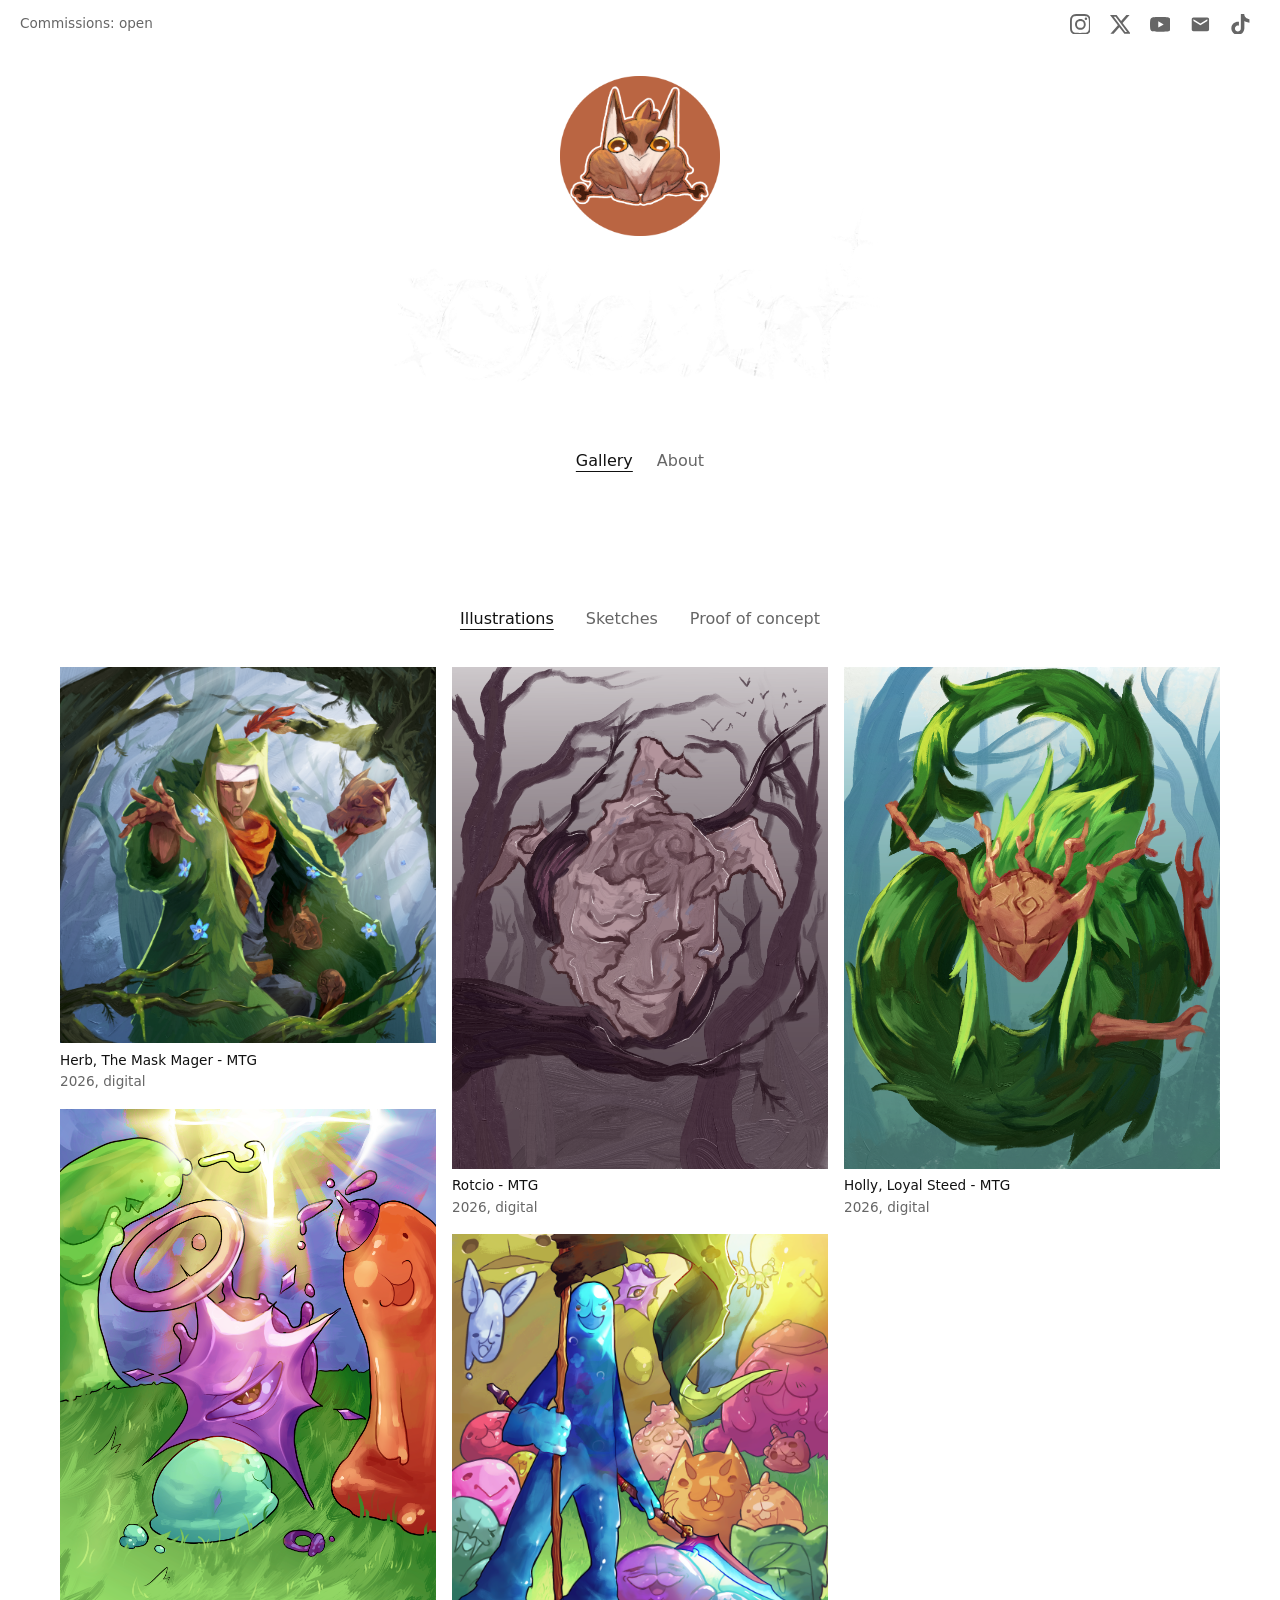
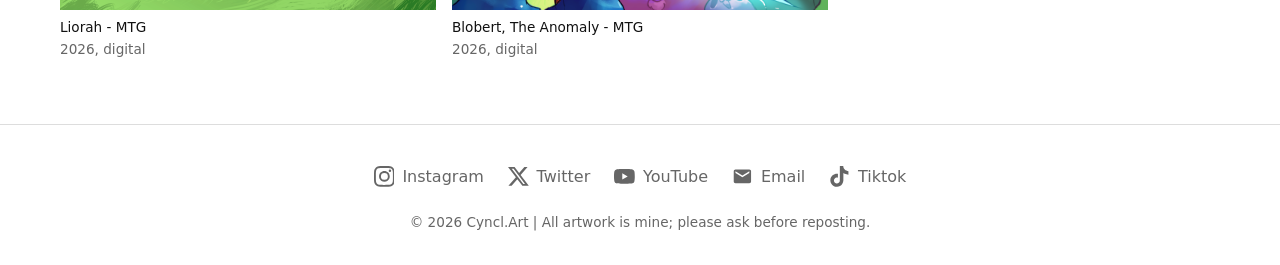
==== index.html @ 77f4b2ea "Actual page" ====
<!DOCTYPE html>
<html lang="en">
<head>
  <meta charset="utf-8">
  <meta name="viewport" content="width=device-width, initial-scale=1">
  <title>C Y N C L . A R T</title>
  <meta name="description" content="Illustrator and Writer.">
  <meta property="og:title" content="C Y N C L . A R T">
  <meta property="og:description" content="Illustrator and Writer.">

  <meta property="og:image" content="https://cyncl.art/images/cover-image.png">
  <link rel="icon" href="birdhouse.ico">
  <link rel="stylesheet" href="style.css">
</head>
<body>


  <div class="top-bar">
    <p class="top-note">Commissions: open</p>
    <ul class="socials icons-only">
      <li><a class="social" data-icon="instagram" href="https://www.instagram.com/cyncl.art" rel="me noopener"><span>Instagram</span></a></li>
      <li><a class="social" data-icon="x" href="https://x.com/Cyncl_art" rel="me noopener"><span>Twitter</span></a></li>
      <li><a class="social" data-icon="youtube" href="https://youtube.com/@cyncl.art" rel="me noopener"><span>YouTube</span></a></li>
      <li><a class="social" data-icon="email" href="cyncl.art@gmail.com"><span>Email</span></a></li>
      <li><a class="social" data-icon="tiktok" href="https://www.tiktok.com/@cyncl.art"><span>Tiktok</span></a></li>
    </ul>
  </div>


  <header class="site-header">

    <a class="brand" href="index.html">
      <img class="logo" src="images/icon.png" alt="" width="400" height="400">
      <img class="banner" src="images/banner.png" alt="Your Name" width="1000" height="500">
    </a>
    <nav>
        <a href="index.html" aria-current="page">Gallery</a>
        <!--<a href="works.html">Works</a> -->
        <!--<a href="commissions.html">Commissions</a> -->
        <a href="about.html">About</a>
        <!--<a href="contact.html">Contact</a> -->
    </nav>
  </header>

  <main>
    <h1 class="visually-hidden">Gallery</h1>

    <div class="switcher">
      <button type="button" data-show="illustrations" aria-pressed="true">Illustrations</button>
      <button type="button" data-show="sketches">Sketches</button>
      <button type="button" data-show="proof-of-concept">Proof of concept</button>
    </div>

    <section class="gallery" data-group="illustrations">
      <figure>
        <img class="art" src="images/illustrations/herb-magic.png" alt="Herb Magic the Gathering illustration" width="2000" height="2000" loading="lazy">
        <figcaption>Herb, The Mask Mager - MTG <span>2026, digital</span></figcaption>
      </figure>
      <figure>
        <img class="art" src="images/illustrations/liorah-magic.png" alt="Liorah Magic the Gathering illustration" width="1500" height="2000" loading="lazy">
        <figcaption>Liorah - MTG<span>2026, digital</span></figcaption>
      </figure>
      <figure>
        <img class="art" src="images/illustrations/rotcio-magic.png" alt="Rotcio Magic the Gathering illustration" width="1500" height="2000" loading="lazy">
        <figcaption>Rotcio - MTG <span>2026, digital</span></figcaption>
      </figure>
      <figure>
        <img class="art" src="images/illustrations/blobert-magic.png" alt="Blobert Magic the Gathering illustration" width="2000" height="2000" loading="lazy">
        <figcaption>Blobert, The Anomaly - MTG <span>2026, digital</span></figcaption>
      </figure>
      <figure>
        <img class="art" src="images/illustrations/holly-magic.png" alt="Holly Magic the Gathering illustration" width="1500" height="2000" loading="lazy">
        <figcaption>Holly, Loyal Steed - MTG <span>2026, digital</span></figcaption>
      </figure>
    </section>

<!-- ==================== Sketches ================================ -->

    <section class="gallery" data-group="sketches">
      <figure>
        <img class="art" src="images/sketches/herb-concept.png" alt="Herb concept art" width="3000" height="3000" loading="lazy">
        <figcaption>Sketch title <span>2026, pencil</span></figcaption>
      </figure>
    </section>

<!-- ==================== Proof of concepts ================================ -->

    <section class="gallery" data-group="proof-of-concept">
      <figure>
        <img class="art" src="images/proof-of-concept/alice.png" alt="Alice O'hare" width="3200" height="3200" loading="lazy">
        <figcaption>Alice O'hare<span>2026, Characters for a one shot story</span></figcaption>
      </figure>
      <figure>
        <img class="art" src="images/proof-of-concept/cinis-helm.png" alt="Cinnis with Helmet" width="3200" height="3200" loading="lazy">
        <figcaption>Cinnis Full Armor<span>2026, Characters for a one shot story</span></figcaption>
      </figure>
      <figure>
        <img class="art" src="images/proof-of-concept/cinis-no-helm.png" alt="Cinnis no helmet" width="3200" height="3200" loading="lazy">
        <figcaption>Cinnis No Helmet<span>2026, Characters for a one shot story</span></figcaption>
      </figure>
      <figure>
        <img class="art" src="images/proof-of-concept/peanut.png" alt="Peanut" width="3200" height="3200" loading="lazy">
        <figcaption>Peanut Odunne<span>2026, Characters for a one shot story</span></figcaption>
      </figure>
      <figure>
        <img class="art" src="images/proof-of-concept/ira.png" alt="ira the Strega" width="3200" height="3200" loading="lazy">
        <figcaption>Ira, The Witness<span>2026, Characters "A land of leaves and flowers" Short story</span></figcaption>
      </figure>
    </section>
  </main>


  <footer class="site-footer">
    <ul class="socials with-labels">
      <li><a class="social" data-icon="instagram" href="https://www.instagram.com/cyncl.art" rel="me noopener"><span>Instagram</span></a></li>
      <li><a class="social" data-icon="x" href="https://x.com/Cyncl_art" rel="me noopener"><span>Twitter</span></a></li>
      <li><a class="social" data-icon="youtube" href="https://youtube.com/@cyncl.art" rel="me noopener"><span>YouTube</span></a></li>
      <li><a class="social" data-icon="email" href="cyncl.art@gmail.com"><span>Email</span></a></li>
      <li><a class="social" data-icon="tiktok" href="https://www.tiktok.com/@cyncl.art"><span>Tiktok</span></a></li>
    </ul>
    <p>&copy; 2026 Cyncl.Art | All artwork is mine; please ask before reposting.</p>
  </footer>

 
  <button class="to-top" type="button" aria-label="Back to top">
    <img class="normal" src="images/to-top.png" alt="" width="600" height="600">
    <img class="hover" src="images/to-top-hover.png" alt="" width="600" height="600">
  </button>

  <script src="scripts/switcher.js"></script>
  <script src="scripts/lightbox.js"></script>
  <script src="scripts/icons.js"></script>
  <script src="scripts/to-top.js"></script>
</body>
</html>
---- style.css ----
:root {
  --bg: #fff; --ink: #111; --muted: #666; --line: #ddd; color-scheme: light dark;
  /* Space between the banner and the gallery. Make it bigger or smaller here. */
  --header-gap: 5rem;
  /* Header picture. Leave --header-image as none for a plain header. To use one, change it to
     url("images/header.jpg") (path is relative to this style.css, use your own file name).
     It sits behind the icon and banner, faint, and fades out toward the bottom of the header. */
  --header-image: url("images/banner-header.png")
  --header-image-opacity: 1;   /* 0 = invisible, 1 = full strength. Try 0.1 to 0.35. */
  --header-fade: 10rem;          /* how tall the fade-out at the bottom is. Bigger = softer. */
  --header-image-position: center;
  /* Header icon. It floats on top of the banner, so changing its size never changes the header's height.
     The banner starts --icon-space below the top; any part of the icon taller than that overlaps the banner.
     Bigger --icon-size = more overlap. Bigger --icon-space = more room above the banner (taller header). */
  --icon-size: 160px;
  --icon-space: 110px;
  --banner-width: 500px;
}
@media (prefers-color-scheme: dark) {
  :root { --bg: #111; --ink: #eee; --muted: #999; --line: #333; }
}
* { box-sizing: border-box; }
[hidden] { display: none !important; }
body { margin: 0; min-height: 100vh; display: flex; flex-direction: column; background: var(--bg); color: var(--ink); font: 1rem/1.6 system-ui, sans-serif; }
img { display: block; max-width: 100%; height: auto; }
a { color: inherit; }
:focus-visible { outline: 2px solid var(--ink); outline-offset: 3px; }
h1, h2 { font-weight: 600; line-height: 1.2; margin: 0 0 1rem; }
h1 { font-size: 1.75rem; }
h2 { font-size: 1.2rem; margin-top: 2.5rem; }
.visually-hidden { position: absolute; width: 1px; height: 1px; overflow: hidden; clip: rect(0 0 0 0); }

/* top bar and social links (icon rows) */
.top-bar { display: flex; justify-content: space-between; align-items: center; flex-wrap: wrap; gap: 0 1.5rem; padding: .25rem 1.25rem; font-size: .85rem; }
.top-note { margin: 0; color: var(--muted); }
.socials { display: flex; flex-wrap: wrap; list-style: none; margin: 0; padding: 0; }
.social { display: inline-flex; align-items: center; gap: .5rem; padding: .6rem; color: var(--muted); text-decoration: none; }
.social:hover { color: var(--ink); }
.social svg { width: 1.3rem; height: 1.3rem; flex: none; fill: currentColor; }
.icons-only .has-icon span { position: absolute; width: 1px; height: 1px; overflow: hidden; clip: rect(0 0 0 0); }

/* header: icon, then banner image, centered */
.site-header { position: relative; isolation: isolate; display: flex; flex-direction: column; align-items: center; gap: .75rem; padding: 1.75rem 1.25rem 1rem; margin-bottom: var(--header-gap); text-align: center; }
.site-header::before { content: ""; position: absolute; inset: 0; z-index: -1; background-image: var(--header-image); background-size: cover; background-position: var(--header-image-position); opacity: var(--header-image-opacity); -webkit-mask-image: linear-gradient(to bottom, #000 calc(100% - var(--header-fade)), transparent); mask-image: linear-gradient(to bottom, #000 calc(100% - var(--header-fade)), transparent); }
.brand { position: relative; display: block; width: min(var(--banner-width), 100%); padding-top: var(--icon-space); text-decoration: none; }
.logo { position: absolute; top: 0; left: 50%; transform: translateX(-50%); z-index: 1; width: var(--icon-size); height: var(--icon-size); object-fit: cover; }
.banner { display: block; width: 100%; height: auto; }
.site-header nav { display: flex; justify-content: center; flex-wrap: wrap; gap: .25rem 1.5rem; }
.site-header nav a { color: var(--muted); text-decoration: none; }
.site-header nav a:hover { color: var(--ink); }
.site-header nav a[aria-current="page"] { color: var(--ink); text-decoration: underline; text-underline-offset: .3em; }

main { flex: 1; width: 100%; max-width: 1200px; margin: 0 auto; padding: 2rem 1.25rem 4rem; }
main.narrow { max-width: 680px; }
.lead { color: var(--muted); }

/* tabs and filters (centered, plain text) */
.switcher { display: flex; justify-content: center; flex-wrap: wrap; gap: .25rem 2rem; margin: 0 0 2rem; }
.switcher button { background: none; border: 0; padding: .25rem 0; font: inherit; color: var(--muted); cursor: pointer; }
.switcher button:hover { color: var(--ink); }
.switcher button[aria-pressed="true"] { color: var(--ink); text-decoration: underline; text-underline-offset: .3em; }

/* galleries */
.gallery { columns: 3 260px; column-gap: 1rem; }
.gallery figure { break-inside: avoid; margin: 0 0 1rem; }
.art { cursor: zoom-in; }
figcaption { padding-top: .4rem; font-size: .85rem; }
figcaption span { display: block; color: var(--muted); }

/* works */
.work { display: grid; grid-template-columns: minmax(0, 260px) 1fr; gap: 1.5rem; align-items: start; padding: 2rem 0; border-top: 1px solid var(--line); }
.work:not(:has(> img)) { grid-template-columns: 1fr; }
.work h2 { margin: 0 0 .75rem; }
.facts { display: grid; grid-template-columns: max-content 1fr; gap: .15rem 1rem; margin: 0 0 1rem; }
.facts dt { color: var(--muted); }
.facts dd { margin: 0; }
.links { display: flex; flex-wrap: wrap; gap: .25rem 1.5rem; }
.work-images { display: flex; flex-wrap: wrap; gap: .75rem; margin-top: 1rem; }
.work-images img { width: 140px; }

/* about */
.about-top { display: grid; grid-template-columns: minmax(0, 300px) 1fr; gap: 2rem; align-items: start; }
.about-top:not(:has(> img)) { grid-template-columns: 1fr; }
.intro { font-size: 1.2rem; margin-top: 0; }
.timeline { display: grid; grid-template-columns: 5rem 1fr; gap: .4rem 1rem; margin: 0; }
.timeline dt { color: var(--muted); }
.timeline dd { margin: 0; }

/* commissions and contact */
.examples { display: flex; flex-wrap: wrap; gap: .75rem; }
.examples img { width: 180px; }
form { display: grid; gap: 1rem; margin-top: 1.25rem; }
label { display: grid; gap: .3rem; font-size: .9rem; color: var(--muted); }
input, textarea, select { font: inherit; color: var(--ink); background: transparent; border: 1px solid var(--line); padding: .55rem .7rem; }
select option { color: #111; }
form button { justify-self: start; font: inherit; color: var(--ink); background: none; border: 1px solid var(--ink); padding: .5rem 1.25rem; cursor: pointer; }
form button:hover { background: var(--ink); color: var(--bg); }

/* footer */
.site-footer { padding: 2rem 1.25rem; border-top: 1px solid var(--line); text-align: center; }
.site-footer .socials { justify-content: center; margin-bottom: 1rem; }
.with-labels .social { padding: .4rem .75rem; }
.site-footer p { margin: 0; color: var(--muted); font-size: .85rem; }

/* back to top (bottom right, appears after the banner scrolls away) */
.to-top { position: fixed; right: max(1rem, env(safe-area-inset-right)); bottom: max(1rem, env(safe-area-inset-bottom)); z-index: 10; width: clamp(48px, 12vw, 72px); aspect-ratio: 1; padding: 0; border: 0; background: none; cursor: pointer; opacity: 0; visibility: hidden; transition: opacity .2s, visibility .2s; }
.to-top.visible { opacity: 1; visibility: visible; }
.to-top img { position: absolute; inset: 0; width: 100%; height: 100%; transition: opacity .15s; }
.to-top .hover { opacity: 0; }
.to-top:active .hover, .to-top:focus-visible .hover { opacity: 1; }
.to-top:active .normal, .to-top:focus-visible .normal { opacity: 0; }
@media (hover: hover) {
  .to-top:hover .hover { opacity: 1; }
  .to-top:hover .normal { opacity: 0; }
}
@media (prefers-reduced-motion: reduce) { .to-top, .to-top img { transition: none; } }

/* viewer */
.lightbox { border: 0; padding: 0; width: 100vw; height: 100vh; max-width: none; max-height: none; background: rgba(0, 0, 0, .93); color: #fff; }
.lightbox::backdrop { background: none; }
.lightbox figure { margin: 0; height: 100%; display: flex; flex-direction: column; align-items: center; justify-content: center; padding: 3.5rem 4rem 1.5rem; }
.lightbox img { max-width: 100%; max-height: calc(100vh - 9rem); object-fit: contain; }
.lightbox figcaption { margin-top: 1rem; max-width: 60ch; text-align: center; color: #ddd; }
.lightbox figcaption span { color: #999; }
.lightbox button { position: absolute; background: none; border: 0; color: #fff; font-size: 2.5rem; line-height: 1; padding: .5rem 1rem; cursor: pointer; }
.lb-close { top: .5rem; right: .75rem; }
.lb-prev { left: .5rem; top: 50%; transform: translateY(-50%); }
.lb-next { right: .5rem; top: 50%; transform: translateY(-50%); }
.lightbox.single .lb-prev, .lightbox.single .lb-next { display: none; }

@media (max-width: 640px) {
  :root { --icon-size: 110px; --icon-space: 75px; }
  .top-bar { justify-content: center; text-align: center; }
  .top-bar .socials { justify-content: center; }
  .work, .about-top { grid-template-columns: 1fr; }
  .lightbox figure { padding: 3.5rem 1rem 1rem; }
}
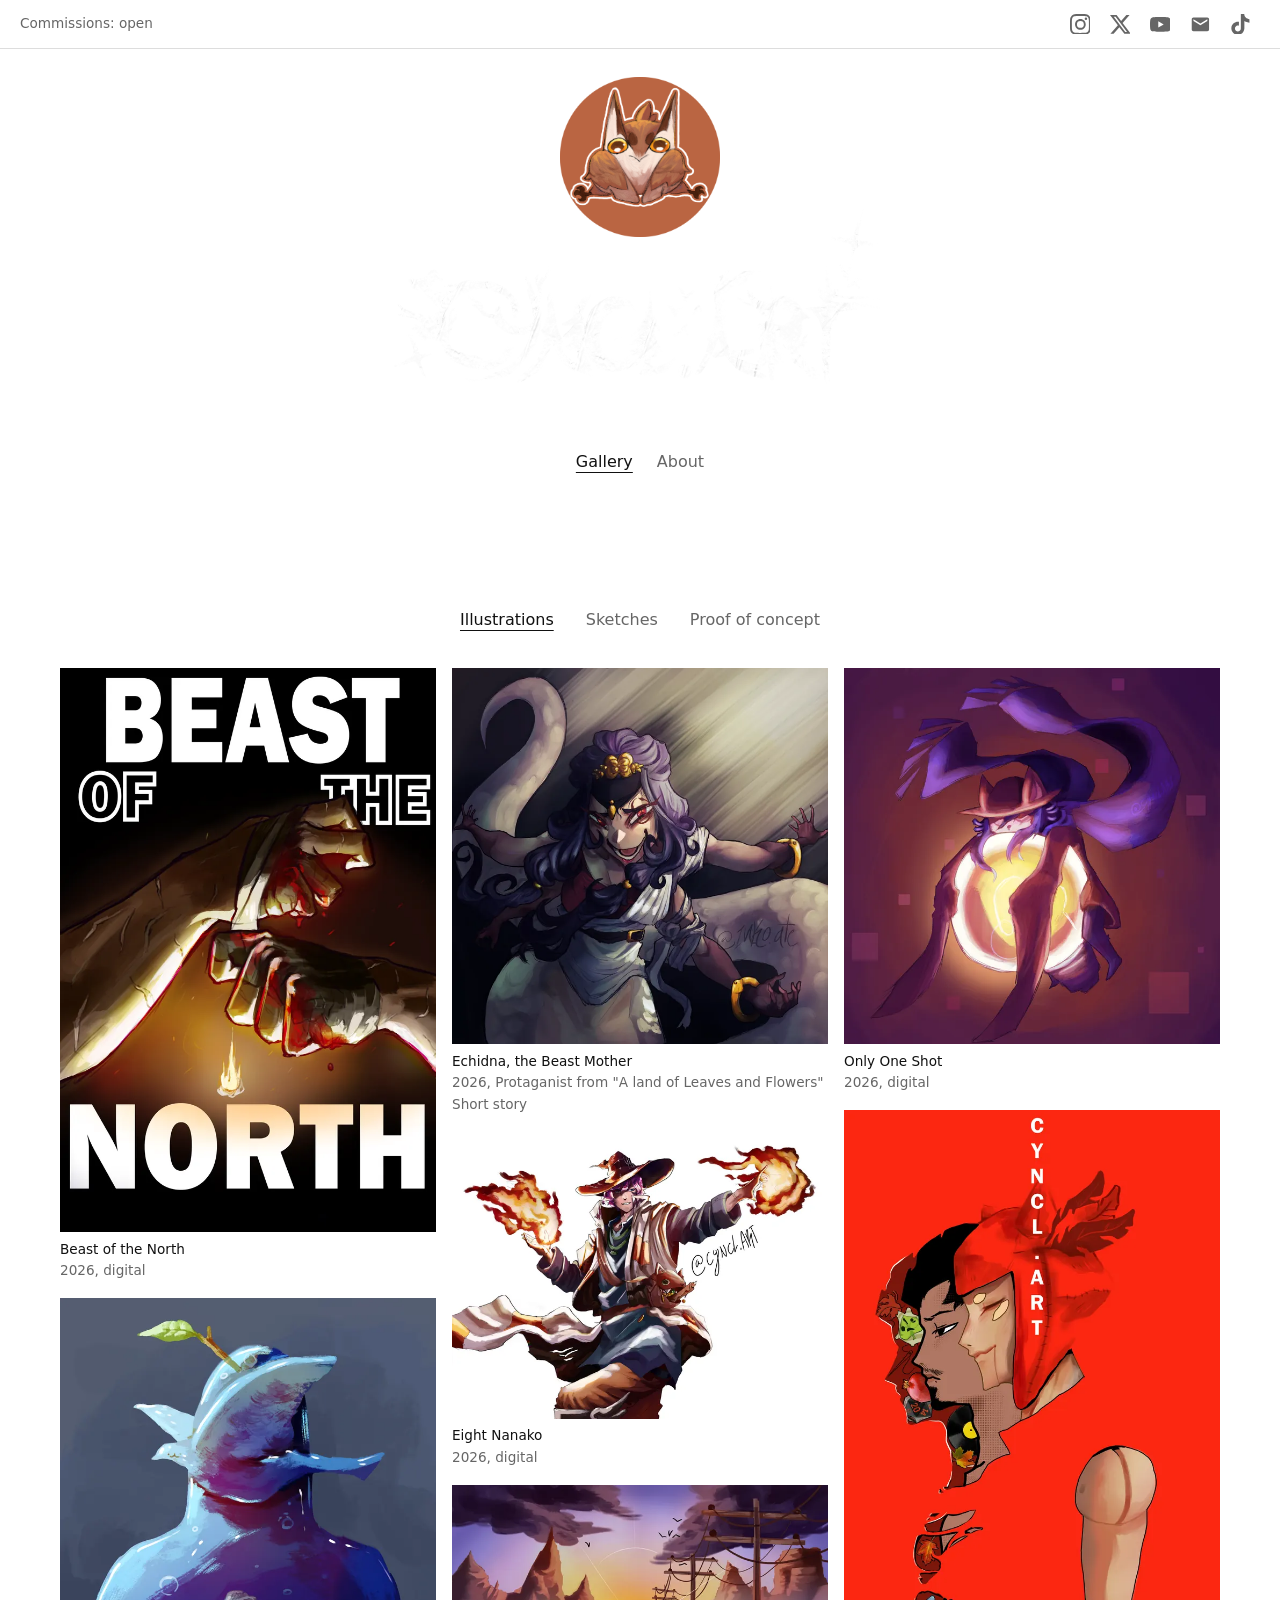
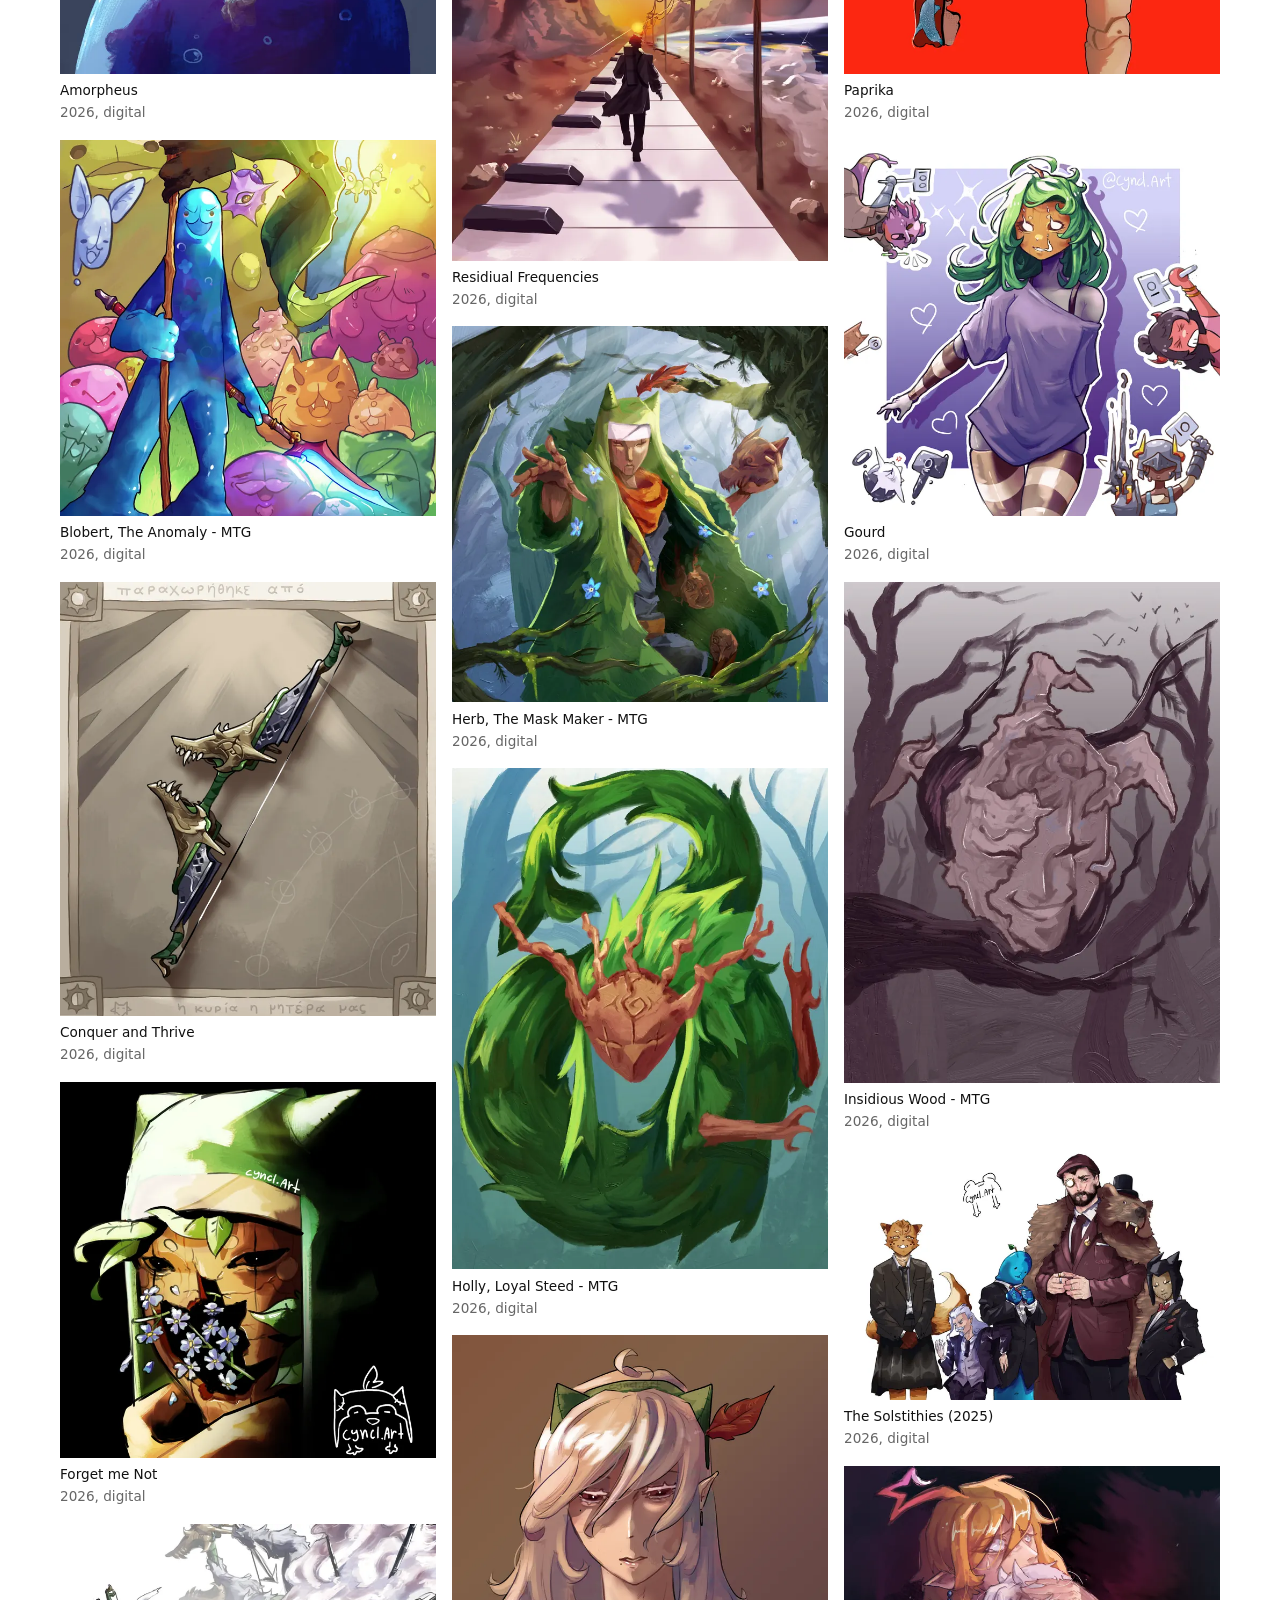
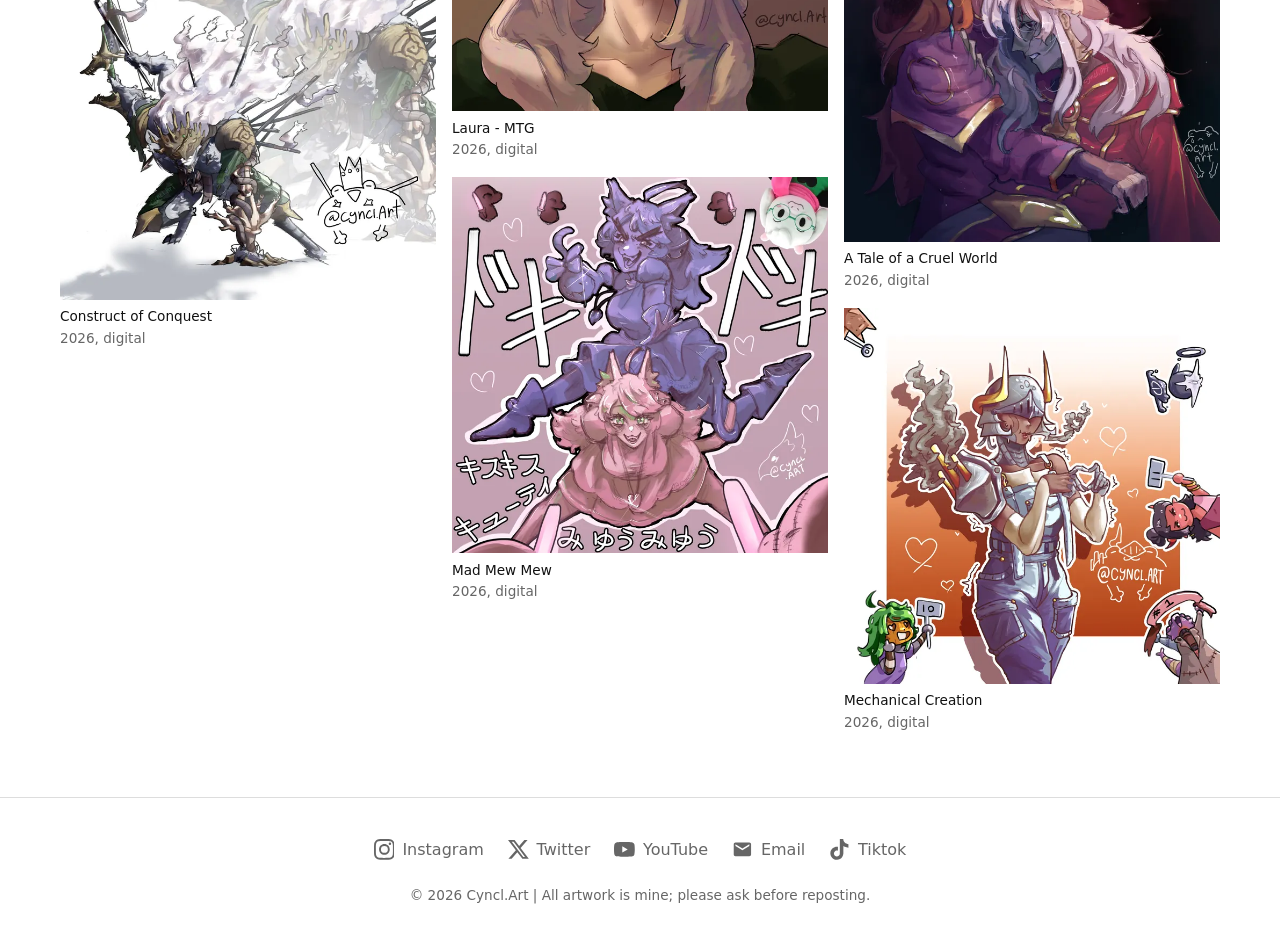
==== commit bc5dbcbf: "Replace images and captions in gallery sections Updated image references and captions in the gallery" ====
--- a/index.html
+++ b/index.html
@@ -26,7 +26,6 @@
     </ul>
   </div>
 
-
   <header class="site-header">
 
     <a class="brand" href="index.html">
@@ -35,16 +34,18 @@
     </a>
     <nav>
         <a href="index.html" aria-current="page">Gallery</a>
-        <!--<a href="works.html">Works</a> -->
-        <!--<a href="commissions.html">Commissions</a> -->
+        <!-- <a href="works.html">Works</a>-->
+        <!-- <a href="commissions.html">Commissions</a>-->
         <a href="about.html">About</a>
-        <!--<a href="contact.html">Contact</a> -->
+        <!--<a href="contact.html">Contact</a>-->
     </nav>
   </header>
 
   <main>
     <h1 class="visually-hidden">Gallery</h1>
 
+    <!-- TABS. Each data-show must match the data-group of a section below.
+         To add a new gallery: add a button here and a new section with the same name. -->
     <div class="switcher">
       <button type="button" data-show="illustrations" aria-pressed="true">Illustrations</button>
       <button type="button" data-show="sketches">Sketches</button>
@@ -53,63 +54,377 @@
 
     <section class="gallery" data-group="illustrations">
       <figure>
-        <img class="art" src="images/illustrations/herb-magic.png" alt="Herb Magic the Gathering illustration" width="2000" height="2000" loading="lazy">
-        <figcaption>Herb, The Mask Mager - MTG <span>2026, digital</span></figcaption>
-      </figure>
-      <figure>
-        <img class="art" src="images/illustrations/liorah-magic.png" alt="Liorah Magic the Gathering illustration" width="1500" height="2000" loading="lazy">
-        <figcaption>Liorah - MTG<span>2026, digital</span></figcaption>
-      </figure>
-      <figure>
-        <img class="art" src="images/illustrations/rotcio-magic.png" alt="Rotcio Magic the Gathering illustration" width="1500" height="2000" loading="lazy">
-        <figcaption>Rotcio - MTG <span>2026, digital</span></figcaption>
-      </figure>
-      <figure>
-        <img class="art" src="images/illustrations/blobert-magic.png" alt="Blobert Magic the Gathering illustration" width="2000" height="2000" loading="lazy">
-        <figcaption>Blobert, The Anomaly - MTG <span>2026, digital</span></figcaption>
-      </figure>
-      <figure>
-        <img class="art" src="images/illustrations/holly-magic.png" alt="Holly Magic the Gathering illustration" width="1500" height="2000" loading="lazy">
+        <img class="art" src="images/illustrations/thumbs/beast.webp" data-full="images/illustrations/beast.webp" alt="Krastov poster" width="700" height="1050" loading="lazy" decoding="async">
+        <figcaption>Beast of the North <span>2026, digital</span></figcaption>
+      </figure>
+      
+      <figure>
+        <img class="art" src="images/illustrations/thumbs/blobert-and-bird.webp" data-full="images/illustrations/blobert-and-bird.webp" alt="Blobert, and a bird" width="700" height="700" loading="lazy" decoding="async">
+        <figcaption>Amorpheus<span>2026, digital</span></figcaption>
+      </figure>
+      
+      <figure>
+        <img class="art" src="images/illustrations/thumbs/blobert-mtg.webp" data-full="images/illustrations/blobert-mtg.webp" alt="Magic the Gathering Blobert" width="700" height="700" loading="lazy" decoding="async">
+        <figcaption>Blobert, The Anomaly - MTG<span>2026, digital</span></figcaption>
+      </figure>
+      
+      <figure>
+        <img class="art" src="images/illustrations/thumbs/bowquest.webp" data-full="images/illustrations/bowquest.webp" alt="Bow of the Construct of Conquest" width="700" height="808" loading="lazy" decoding="async">
+        <figcaption>Conquer and Thrive <span>2026, digital</span></figcaption>
+      </figure>
+      
+      <figure>
+        <img class="art" src="images/illustrations/thumbs/broken-herb.webp" data-full="images/illustrations/broken-herb.webp" alt="Herb Forget me not" width="700" height="700" loading="lazy" decoding="async">
+        <figcaption>Forget me Not<span>2026, digital</span></figcaption>
+      </figure>
+      
+      <figure>
+        <img class="art" src="images/illustrations/thumbs/construct.webp" data-full="images/illustrations/construct.webp" alt="The construct of conquest" width="700" height="700" loading="lazy" decoding="async">
+        <figcaption>Construct of Conquest<span>2026, digital</span></figcaption>
+      </figure>
+      
+      <figure>
+        <img class="art" src="images/illustrations/thumbs/echidna.webp" data-full="images/illustrations/echidna.webp" alt="Echidna from Land of Leaves and flowers" width="700" height="700" loading="lazy" decoding="async">
+        <figcaption>Echidna, the Beast Mother<span>2026, Protaganist from "A land of Leaves and Flowers" Short story</span></figcaption>
+      </figure>
+      
+      <figure>
+        <img class="art" src="images/illustrations/thumbs/eight-nanako.webp" data-full="images/illustrations/eight-nanako.webp" alt="TODO describe this picture" width="700" height="534" loading="lazy" decoding="async">
+        <figcaption>Eight Nanako <span>2026, digital</span></figcaption>
+      </figure>
+      
+      <figure>
+        <img class="art" src="images/illustrations/thumbs/frequencies.webp" data-full="images/illustrations/frequencies.webp" alt="TODO describe this picture" width="700" height="700" loading="lazy" decoding="async">
+        <figcaption>Residiual Frequencies <span>2026, digital</span></figcaption>
+      </figure>
+      
+      <figure>
+        <img class="art" src="images/illustrations/thumbs/herb-mtg.webp" data-full="images/illustrations/herb-mtg.webp" alt="TODO describe this picture" width="700" height="700" loading="lazy" decoding="async">
+        <figcaption>Herb, The Mask Maker - MTG <span>2026, digital</span></figcaption>
+      </figure>
+      
+      <figure>
+        <img class="art" src="images/illustrations/thumbs/holly-mtg.webp" data-full="images/illustrations/holly-mtg.webp" alt="TODO describe this picture" width="700" height="933" loading="lazy" decoding="async">
         <figcaption>Holly, Loyal Steed - MTG <span>2026, digital</span></figcaption>
       </figure>
+      
+      <figure>
+        <img class="art" src="images/illustrations/thumbs/laura.webp" data-full="images/illustrations/laura.webp" alt="TODO describe this picture" width="700" height="700" loading="lazy" decoding="async">
+        <figcaption>Laura - MTG<span>2026, digital</span></figcaption>
+      </figure>
+      
+      <figure>
+        <img class="art" src="images/illustrations/thumbs/madmewmew.webp" data-full="images/illustrations/madmewmew.webp" alt="TODO describe this picture" width="700" height="700" loading="lazy" decoding="async">
+        <figcaption>Mad Mew Mew <span>2026, digital</span></figcaption>
+      </figure>
+      
+      <figure>
+        <img class="art" src="images/illustrations/thumbs/niko.webp" data-full="images/illustrations/niko.webp" alt="TODO describe this picture" width="700" height="700" loading="lazy" decoding="async">
+        <figcaption>Only One Shot<span>2026, digital</span></figcaption>
+      </figure>
+      
+      <figure>
+        <img class="art" src="images/illustrations/thumbs/paprika.webp" data-full="images/illustrations/paprika.webp" alt="TODO describe this picture" width="700" height="1050" loading="lazy" decoding="async">
+        <figcaption>Paprika<span>2026, digital</span></figcaption>
+      </figure>
+      
+      <figure>
+        <img class="art" src="images/illustrations/thumbs/poubina.webp" data-full="images/illustrations/poubina.webp" alt="TODO describe this picture" width="700" height="700" loading="lazy" decoding="async">
+        <figcaption>Gourd<span>2026, digital</span></figcaption>
+      </figure>
+      
+      <figure>
+        <img class="art" src="images/illustrations/thumbs/rotcio-mtg.webp" data-full="images/illustrations/rotcio-mtg.webp" alt="TODO describe this picture" width="700" height="933" loading="lazy" decoding="async">
+        <figcaption>Insidious Wood - MTG <span>2026, digital</span></figcaption>
+      </figure>
+      
+      <figure>
+        <img class="art" src="images/illustrations/thumbs/solstithies.webp" data-full="images/illustrations/solstithies.webp" alt="TODO describe this picture" width="700" height="467" loading="lazy" decoding="async">
+        <figcaption>The Solstithies (2025) <span>2026, digital</span></figcaption>
+      </figure>
+      
+      <figure>
+        <img class="art" src="images/illustrations/thumbs/solyn1.webp" data-full="images/illustrations/solyn1.webp" alt="TODO describe this picture" width="700" height="700" loading="lazy" decoding="async">
+        <figcaption>A Tale of a Cruel World <span>2026, digital</span></figcaption>
+      </figure>
+      
+      <figure>
+        <img class="art" src="images/illustrations/thumbs/tinka.webp" data-full="images/illustrations/tinka.webp" alt="TODO describe this picture" width="700" height="700" loading="lazy" decoding="async">
+        <figcaption>Mechanical Creation<span>2026, digital</span></figcaption>
+      </figure>
+  
+  
+      </section>
+
+<!-- ==================== Sketches ================================ -->
+
+    <section class="gallery" data-group="sketches">
+      <figure>
+    <img class="art" src="images/sketches/thumbs/asche-and-ruen.webp" data-full="images/sketches/asche-and-ruen.webp" alt="TODO describe this picture" width="700" height="700" loading="lazy" decoding="async">
+    <figcaption>Asche And Ruen <span>2024, digital</span></figcaption>
+    </figure>
+    
+    <figure>
+      <img class="art" src="images/sketches/thumbs/asche.webp" data-full="images/sketches/asche.webp" alt="TODO describe this picture" width="700" height="700" loading="lazy" decoding="async">
+      <figcaption>Asche Nevers<span>2025, digital</span></figcaption>
+    </figure>
+    
+    <figure>
+      <img class="art" src="images/sketches/thumbs/biblio.webp" data-full="images/sketches/biblio.webp" alt="TODO describe this picture" width="700" height="700" loading="lazy" decoding="async">
+      <figcaption>Biblio Silverpage <span>2026, digital</span></figcaption>
+    </figure>
+    
+    <figure>
+      <img class="art" src="images/sketches/thumbs/blaze-side.webp" data-full="images/sketches/blaze-side.webp" alt="TODO describe this picture" width="700" height="700" loading="lazy" decoding="async">
+      <figcaption>Lucius Blaze<span>2026, digital</span></figcaption>
+    </figure>
+    
+    <figure>
+      <img class="art" src="images/sketches/thumbs/blaze.webp" data-full="images/sketches/blaze.webp" alt="TODO describe this picture" width="700" height="700" loading="lazy" decoding="async">
+      <figcaption>Blaze Sketch <span>2026, digital</span></figcaption>
+    </figure>
+    
+    <figure>
+      <img class="art" src="images/sketches/thumbs/blobert-bindle.webp" data-full="images/sketches/blobert-bindle.webp" alt="TODO describe this picture" width="700" height="700" loading="lazy" decoding="async">
+      <figcaption>Blobert and a Bindle <span>2026, digital</span></figcaption>
+    </figure>
+    
+    <figure>
+      <img class="art" src="images/sketches/thumbs/blobert-sketches.webp" data-full="images/sketches/blobert-sketches.webp" alt="TODO describe this picture" width="700" height="700" loading="lazy" decoding="async">
+      <figcaption>Blobert Sketches <span>2026, digital</span></figcaption>
+    </figure>
+    
+    <figure>
+      <img class="art" src="images/sketches/thumbs/chimera.webp" data-full="images/sketches/chimera.webp" alt="TODO describe this picture" width="700" height="700" loading="lazy" decoding="async">
+      <figcaption>Chimera <span>2026, digital</span></figcaption>
+    </figure>
+    
+    <figure>
+      <img class="art" src="images/sketches/thumbs/clair.webp" data-full="images/sketches/clair.webp" alt="TODO describe this picture" width="700" height="700" loading="lazy" decoding="async">
+      <figcaption>Clair <span>2026, digital</span></figcaption>
+    </figure>
+    
+    <figure>
+      <img class="art" src="images/sketches/thumbs/costrels.webp" data-full="images/sketches/costrels.webp" alt="TODO describe this picture" width="700" height="700" loading="lazy" decoding="async">
+      <figcaption>Costrels <span>2026, digital</span></figcaption>
+    </figure>
+    
+    <figure>
+      <img class="art" src="images/sketches/thumbs/cynthia.webp" data-full="images/sketches/cynthia.webp" alt="TODO describe this picture" width="700" height="700" loading="lazy" decoding="async">
+      <figcaption>Cynthia <span>2026, digital</span></figcaption>
+    </figure>
+    
+    <figure>
+      <img class="art" src="images/sketches/thumbs/damien.webp" data-full="images/sketches/damien.webp" alt="TODO describe this picture" width="700" height="700" loading="lazy" decoding="async">
+      <figcaption>Damien <span>2026, digital</span></figcaption>
+    </figure>
+    
+    <figure>
+      <img class="art" src="images/sketches/thumbs/feste.webp" data-full="images/sketches/feste.webp" alt="TODO describe this picture" width="700" height="700" loading="lazy" decoding="async">
+      <figcaption>Feste <span>2026, digital</span></figcaption>
+    </figure>
+    
+    <figure>
+      <img class="art" src="images/sketches/thumbs/herb-sketches.webp" data-full="images/sketches/herb-sketches.webp" alt="TODO describe this picture" width="700" height="700" loading="lazy" decoding="async">
+      <figcaption>Herb Sketches <span>2026, digital</span></figcaption>
+    </figure>
+    
+    <figure>
+      <img class="art" src="images/sketches/thumbs/herb-sketches2.webp" data-full="images/sketches/herb-sketches2.webp" alt="TODO describe this picture" width="700" height="700" loading="lazy" decoding="async">
+      <figcaption>Herb Sketches 2<span>2026, digital</span></figcaption>
+    </figure>
+    <figure>
+      <img class="art" src="images/illustrations/thumbs/aqua.webp" data-full="images/illustrations/aqua.webp" alt="TODO describe this picture" width="700" height="700" loading="lazy" decoding="async">
+      <figcaption>Aqua <span>2026, medium</span></figcaption>
+    </figure>
+    <figure>
+      <img class="art" src="images/sketches/thumbs/ira-plushies.webp" data-full="images/sketches/ira-plushies.webp" alt="TODO describe this picture" width="700" height="700" loading="lazy" decoding="async">
+      <figcaption>Ira Plushies <span>2026, digital</span></figcaption>
+    </figure>
+    
+    <figure>
+      <img class="art" src="images/sketches/thumbs/ivorr.webp" data-full="images/sketches/ivorr.webp" alt="TODO describe this picture" width="700" height="700" loading="lazy" decoding="async">
+      <figcaption>Ivorr <span>2026, digital</span></figcaption>
+    </figure>
+    
+    <figure>
+      <img class="art" src="images/sketches/thumbs/krastov-muscles.webp" data-full="images/sketches/krastov-muscles.webp" alt="TODO describe this picture" width="700" height="700" loading="lazy" decoding="async">
+      <figcaption>Krastov Muscles <span>2026, digital</span></figcaption>
+    </figure>
+    
+    <figure>
+      <img class="art" src="images/sketches/thumbs/lampert.webp" data-full="images/sketches/lampert.webp" alt="TODO describe this picture" width="700" height="700" loading="lazy" decoding="async">
+      <figcaption>Lampert <span>2026, digital</span></figcaption>
+    </figure>
+    
+    <figure>
+      <img class="art" src="images/sketches/thumbs/laura-and-avao.webp" data-full="images/sketches/laura-and-avao.webp" alt="TODO describe this picture" width="700" height="700" loading="lazy" decoding="async">
+      <figcaption>Laura And Avao <span>2026, digital</span></figcaption>
+    </figure>
+    
+    <figure>
+      <img class="art" src="images/sketches/thumbs/miswak.webp" data-full="images/sketches/miswak.webp" alt="TODO describe this picture" width="700" height="700" loading="lazy" decoding="async">
+      <figcaption>Miswak <span>2026, digital</span></figcaption>
+    </figure>
+    
+    <figure>
+      <img class="art" src="images/sketches/thumbs/neva.webp" data-full="images/sketches/neva.webp" alt="TODO describe this picture" width="700" height="700" loading="lazy" decoding="async">
+      <figcaption>Neva <span>2026, digital</span></figcaption>
+    </figure>
+    
+    <figure>
+      <img class="art" src="images/sketches/thumbs/paru.webp" data-full="images/sketches/paru.webp" alt="TODO describe this picture" width="700" height="700" loading="lazy" decoding="async">
+      <figcaption>Paru <span>2026, digital</span></figcaption>
+    </figure>
+    
+    <figure>
+      <img class="art" src="images/sketches/thumbs/pouboo.webp" data-full="images/sketches/pouboo.webp" alt="TODO describe this picture" width="700" height="700" loading="lazy" decoding="async">
+      <figcaption>Pouboo <span>2026, digital</span></figcaption>
+    </figure>
+    
+    <figure>
+      <img class="art" src="images/sketches/thumbs/reimagined.webp" data-full="images/sketches/reimagined.webp" alt="TODO describe this picture" width="700" height="626" loading="lazy" decoding="async">
+      <figcaption>Reimagined <span>2026, digital</span></figcaption>
+    </figure>
+    
+    <figure>
+      <img class="art" src="images/sketches/thumbs/ruen-lighting.webp" data-full="images/sketches/ruen-lighting.webp" alt="TODO describe this picture" width="700" height="700" loading="lazy" decoding="async">
+      <figcaption>Ruen Lighting <span>2026, digital</span></figcaption>
+    </figure>
+    
+    <figure>
+      <img class="art" src="images/sketches/thumbs/seam.webp" data-full="images/sketches/seam.webp" alt="TODO describe this picture" width="700" height="700" loading="lazy" decoding="async">
+      <figcaption>Seam <span>2026, digital</span></figcaption>
+    </figure>
+    
+    <figure>
+      <img class="art" src="images/sketches/thumbs/skrapp-again.webp" data-full="images/sketches/skrapp-again.webp" alt="TODO describe this picture" width="700" height="700" loading="lazy" decoding="async">
+      <figcaption>Skrapp Again <span>2026, digital</span></figcaption>
+    </figure>
+    
+    <figure>
+      <img class="art" src="images/sketches/thumbs/skrapp.webp" data-full="images/sketches/skrapp.webp" alt="TODO describe this picture" width="700" height="700" loading="lazy" decoding="async">
+      <figcaption>Skrapp <span>2026, digital</span></figcaption>
+    </figure>
+    
+    <figure>
+      <img class="art" src="images/sketches/thumbs/south-costrel.webp" data-full="images/sketches/south-costrel.webp" alt="TODO describe this picture" width="700" height="722" loading="lazy" decoding="async">
+      <figcaption>South Costrels <span>2026, digital</span></figcaption>
+    </figure>
+    
+    <figure>
+      <img class="art" src="images/sketches/thumbs/stick-figure.webp" data-full="images/sketches/stick-figure.webp" alt="TODO describe this picture" width="700" height="700" loading="lazy" decoding="async">
+      <figcaption>Stick Figure <span>2026, digital</span></figcaption>
+    </figure>
+    
+    <figure>
+      <img class="art" src="images/sketches/thumbs/the-three.webp" data-full="images/sketches/the-three.webp" alt="TODO describe this picture" width="700" height="405" loading="lazy" decoding="async">
+      <figcaption>The Three <span>2026, protaganist's from "A land of leaves and flowers" short story</span></figcaption>
+    </figure>
+    
+    <figure>
+      <img class="art" src="images/sketches/thumbs/tinka.webp" data-full="images/sketches/tinka.webp" alt="TODO describe this picture" width="700" height="700" loading="lazy" decoding="async">
+      <figcaption>Tinka <span>2026, digital</span></figcaption>
+    </figure>
+      
+      
+      
     </section>
 
-<!-- ==================== Sketches ================================ -->
-
-    <section class="gallery" data-group="sketches">
-      <figure>
-        <img class="art" src="images/sketches/herb-concept.png" alt="Herb concept art" width="3000" height="3000" loading="lazy">
-        <figcaption>Sketch title <span>2026, pencil</span></figcaption>
-      </figure>
-    </section>
-
 <!-- ==================== Proof of concepts ================================ -->
 
     <section class="gallery" data-group="proof-of-concept">
       <figure>
-        <img class="art" src="images/proof-of-concept/alice.png" alt="Alice O'hare" width="3200" height="3200" loading="lazy">
-        <figcaption>Alice O'hare<span>2026, Characters for a one shot story</span></figcaption>
-      </figure>
-      <figure>
-        <img class="art" src="images/proof-of-concept/cinis-helm.png" alt="Cinnis with Helmet" width="3200" height="3200" loading="lazy">
-        <figcaption>Cinnis Full Armor<span>2026, Characters for a one shot story</span></figcaption>
-      </figure>
-      <figure>
-        <img class="art" src="images/proof-of-concept/cinis-no-helm.png" alt="Cinnis no helmet" width="3200" height="3200" loading="lazy">
-        <figcaption>Cinnis No Helmet<span>2026, Characters for a one shot story</span></figcaption>
-      </figure>
-      <figure>
-        <img class="art" src="images/proof-of-concept/peanut.png" alt="Peanut" width="3200" height="3200" loading="lazy">
-        <figcaption>Peanut Odunne<span>2026, Characters for a one shot story</span></figcaption>
-      </figure>
-      <figure>
-        <img class="art" src="images/proof-of-concept/ira.png" alt="ira the Strega" width="3200" height="3200" loading="lazy">
-        <figcaption>Ira, The Witness<span>2026, Characters "A land of leaves and flowers" Short story</span></figcaption>
-      </figure>
+      <img class="art" src="images/proof-of-concept/thumbs/alice.webp" data-full="images/proof-of-concept/alice.webp" alt="TODO describe this picture" width="700" height="700" loading="lazy" decoding="async">
+      <figcaption>Alice <span>2026, digital</span></figcaption>
+      </figure>
+      
+      <figure>
+        <img class="art" src="images/proof-of-concept/thumbs/atropa.webp" data-full="images/proof-of-concept/atropa.webp" alt="TODO describe this picture" width="630" height="500" loading="lazy" decoding="async">
+        <figcaption>Atropa <span>2026, digital</span></figcaption>
+      </figure>
+      
+      <figure>
+        <img class="art" src="images/proof-of-concept/thumbs/black-shores.webp" data-full="images/proof-of-concept/black-shores.webp" alt="TODO describe this picture" width="700" height="495" loading="lazy" decoding="async">
+        <figcaption>Black Shores <span>2026, digital</span></figcaption>
+      </figure>
+      
+      <figure>
+        <img class="art" src="images/proof-of-concept/thumbs/blobert-tarot.webp" data-full="images/proof-of-concept/blobert-tarot.webp" alt="TODO describe this picture" width="700" height="1209" loading="lazy" decoding="async">
+        <figcaption>Blobert Tarot <span>2026, digital</span></figcaption>
+      </figure>
+      
+      <figure>
+        <img class="art" src="images/proof-of-concept/thumbs/cinis-helm.webp" data-full="images/proof-of-concept/cinis-helm.webp" alt="TODO describe this picture" width="700" height="700" loading="lazy" decoding="async">
+        <figcaption>Cinis Helm <span>2026, digital</span></figcaption>
+      </figure>
+      
+      <figure>
+        <img class="art" src="images/proof-of-concept/thumbs/cinis-no-helm.webp" data-full="images/proof-of-concept/cinis-no-helm.webp" alt="TODO describe this picture" width="700" height="700" loading="lazy" decoding="async">
+        <figcaption>Cinis No Helm <span>2026, digital</span></figcaption>
+      </figure>
+      
+      <figure>
+        <img class="art" src="images/proof-of-concept/thumbs/gerard.webp" data-full="images/proof-of-concept/gerard.webp" alt="TODO describe this picture" width="700" height="700" loading="lazy" decoding="async">
+        <figcaption>Gerard <span>2026, digital</span></figcaption>
+      </figure>
+      
+      <figure>
+        <img class="art" src="images/proof-of-concept/thumbs/ira-colored.webp" data-full="images/proof-of-concept/ira-colored.webp" alt="TODO describe this picture" width="700" height="700" loading="lazy" decoding="async">
+        <figcaption>Ira Colored <span>2026, digital</span></figcaption>
+      </figure>
+      
+      <figure>
+        <img class="art" src="images/proof-of-concept/thumbs/ira.webp" data-full="images/proof-of-concept/ira.webp" alt="TODO describe this picture" width="700" height="700" loading="lazy" decoding="async">
+        <figcaption>Ira <span>2026, digital</span></figcaption>
+      </figure>
+      
+      <figure>
+        <img class="art" src="images/proof-of-concept/thumbs/krastov.webp" data-full="images/proof-of-concept/krastov.webp" alt="TODO describe this picture" width="700" height="700" loading="lazy" decoding="async">
+        <figcaption>Krastov <span>2026, digital</span></figcaption>
+      </figure>
+      
+      <figure>
+        <img class="art" src="images/proof-of-concept/thumbs/miswak.webp" data-full="images/proof-of-concept/miswak.webp" alt="TODO describe this picture" width="700" height="700" loading="lazy" decoding="async">
+        <figcaption>Miswak <span>2026, digital</span></figcaption>
+      </figure>
+      
+      <figure>
+        <img class="art" src="images/proof-of-concept/thumbs/mocha.webp" data-full="images/proof-of-concept/mocha.webp" alt="TODO describe this picture" width="700" height="497" loading="lazy" decoding="async">
+        <figcaption>Mocha <span>2026, digital</span></figcaption>
+      </figure>
+      
+      <figure>
+        <img class="art" src="images/proof-of-concept/thumbs/paracosm.webp" data-full="images/proof-of-concept/paracosm.webp" alt="TODO describe this picture" width="700" height="497" loading="lazy" decoding="async">
+        <figcaption>Paracosm <span>2026, digital</span></figcaption>
+      </figure>
+      
+      <figure>
+        <img class="art" src="images/proof-of-concept/thumbs/peanut.webp" data-full="images/proof-of-concept/peanut.webp" alt="TODO describe this picture" width="700" height="700" loading="lazy" decoding="async">
+        <figcaption>Peanut <span>2026, digital</span></figcaption>
+      </figure>
+      
+      <figure>
+        <img class="art" src="images/proof-of-concept/thumbs/rio-mendoza.webp" data-full="images/proof-of-concept/rio-mendoza.webp" alt="TODO describe this picture" width="700" height="700" loading="lazy" decoding="async">
+        <figcaption>Rio Mendoza <span>2026, digital</span></figcaption>
+      </figure>
+      
+      <figure>
+        <img class="art" src="images/proof-of-concept/thumbs/tysta-baeumenn.webp" data-full="images/proof-of-concept/tysta-baeumenn.webp" alt="TODO describe this picture" width="700" height="700" loading="lazy" decoding="async">
+        <figcaption>Tysta Baeumenn <span>2026, digital</span></figcaption>
+      </figure>
+      
+      <figure>
+        <img class="art" src="images/proof-of-concept/thumbs/yours-sincerely.webp" data-full="images/proof-of-concept/yours-sincerely.webp" alt="TODO describe this picture" width="700" height="427" loading="lazy" decoding="async">
+        <figcaption>Yours Sincerely <span>2026, digital</span></figcaption>
+      </figure>
+            
+      
+      
     </section>
   </main>
 
-
+  <!-- FOOTER. Same on every page. Its own list of links (icon and name). Delete or add lines the same way as the top bar. -->
   <footer class="site-footer">
     <ul class="socials with-labels">
       <li><a class="social" data-icon="instagram" href="https://www.instagram.com/cyncl.art" rel="me noopener"><span>Instagram</span></a></li>
@@ -121,7 +436,6 @@
     <p>&copy; 2026 Cyncl.Art | All artwork is mine; please ask before reposting.</p>
   </footer>
 
- 
   <button class="to-top" type="button" aria-label="Back to top">
     <img class="normal" src="images/to-top.png" alt="" width="600" height="600">
     <img class="hover" src="images/to-top-hover.png" alt="" width="600" height="600">
@@ -132,4 +446,4 @@
   <script src="scripts/icons.js"></script>
   <script src="scripts/to-top.js"></script>
 </body>
-</html>+</html>
--- a/style.css
+++ b/style.css
@@ -1,17 +1,15 @@
 :root {
   --bg: #fff; --ink: #111; --muted: #666; --line: #ddd; color-scheme: light dark;
-  /* Space between the banner and the gallery. Make it bigger or smaller here. */
+
   --header-gap: 5rem;
   /* Header picture. Leave --header-image as none for a plain header. To use one, change it to
      url("images/header.jpg") (path is relative to this style.css, use your own file name).
      It sits behind the icon and banner, faint, and fades out toward the bottom of the header. */
-  --header-image: url("images/banner-header.png")
-  --header-image-opacity: 1;   /* 0 = invisible, 1 = full strength. Try 0.1 to 0.35. */
+  --header-image: none;
+  --header-image-opacity: 0.2;   /* 0 = invisible, 1 = full strength. Try 0.1 to 0.35. */
   --header-fade: 10rem;          /* how tall the fade-out at the bottom is. Bigger = softer. */
   --header-image-position: center;
-  /* Header icon. It floats on top of the banner, so changing its size never changes the header's height.
-     The banner starts --icon-space below the top; any part of the icon taller than that overlaps the banner.
-     Bigger --icon-size = more overlap. Bigger --icon-space = more room above the banner (taller header). */
+
   --icon-size: 160px;
   --icon-space: 110px;
   --banner-width: 500px;
@@ -31,7 +29,7 @@
 .visually-hidden { position: absolute; width: 1px; height: 1px; overflow: hidden; clip: rect(0 0 0 0); }
 
 /* top bar and social links (icon rows) */
-.top-bar { display: flex; justify-content: space-between; align-items: center; flex-wrap: wrap; gap: 0 1.5rem; padding: .25rem 1.25rem; font-size: .85rem; }
+.top-bar { display: flex; justify-content: space-between; align-items: center; flex-wrap: wrap; gap: 0 1.5rem; padding: .25rem 1.25rem; border-bottom: 1px solid var(--line); font-size: .85rem; }
 .top-note { margin: 0; color: var(--muted); }
 .socials { display: flex; flex-wrap: wrap; list-style: none; margin: 0; padding: 0; }
 .social { display: inline-flex; align-items: center; gap: .5rem; padding: .6rem; color: var(--muted); text-decoration: none; }
@@ -103,7 +101,7 @@
 .site-footer p { margin: 0; color: var(--muted); font-size: .85rem; }
 
 /* back to top (bottom right, appears after the banner scrolls away) */
-.to-top { position: fixed; right: max(1rem, env(safe-area-inset-right)); bottom: max(1rem, env(safe-area-inset-bottom)); z-index: 10; width: clamp(48px, 12vw, 72px); aspect-ratio: 1; padding: 0; border: 0; background: none; cursor: pointer; opacity: 0; visibility: hidden; transition: opacity .2s, visibility .2s; }
+.to-top { position: fixed; right: max(1rem, env(safe-area-inset-right)); bottom: max(1rem, env(safe-area-inset-bottom)); z-index: 10; width: clamp(48px, 12vw, 180px); aspect-ratio: 1; padding: 0; border: 0; background: none; cursor: pointer; opacity: 0; visibility: hidden; transition: opacity .2s, visibility .2s; }
 .to-top.visible { opacity: 1; visibility: visible; }
 .to-top img { position: absolute; inset: 0; width: 100%; height: 100%; transition: opacity .15s; }
 .to-top .hover { opacity: 0; }
@@ -119,7 +117,8 @@
 .lightbox { border: 0; padding: 0; width: 100vw; height: 100vh; max-width: none; max-height: none; background: rgba(0, 0, 0, .93); color: #fff; }
 .lightbox::backdrop { background: none; }
 .lightbox figure { margin: 0; height: 100%; display: flex; flex-direction: column; align-items: center; justify-content: center; padding: 3.5rem 4rem 1.5rem; }
-.lightbox img { max-width: 100%; max-height: calc(100vh - 9rem); object-fit: contain; }
+.lightbox img { --ratio: 1.5; width: min(100%, calc((100vh - 9rem) * var(--ratio))); height: auto; aspect-ratio: var(--ratio); object-fit: contain; transition: opacity .2s; }
+.lightbox img.loading { opacity: .6; }
 .lightbox figcaption { margin-top: 1rem; max-width: 60ch; text-align: center; color: #ddd; }
 .lightbox figcaption span { color: #999; }
 .lightbox button { position: absolute; background: none; border: 0; color: #fff; font-size: 2.5rem; line-height: 1; padding: .5rem 1rem; cursor: pointer; }
@@ -134,4 +133,4 @@
   .top-bar .socials { justify-content: center; }
   .work, .about-top { grid-template-columns: 1fr; }
   .lightbox figure { padding: 3.5rem 1rem 1rem; }
-}+}
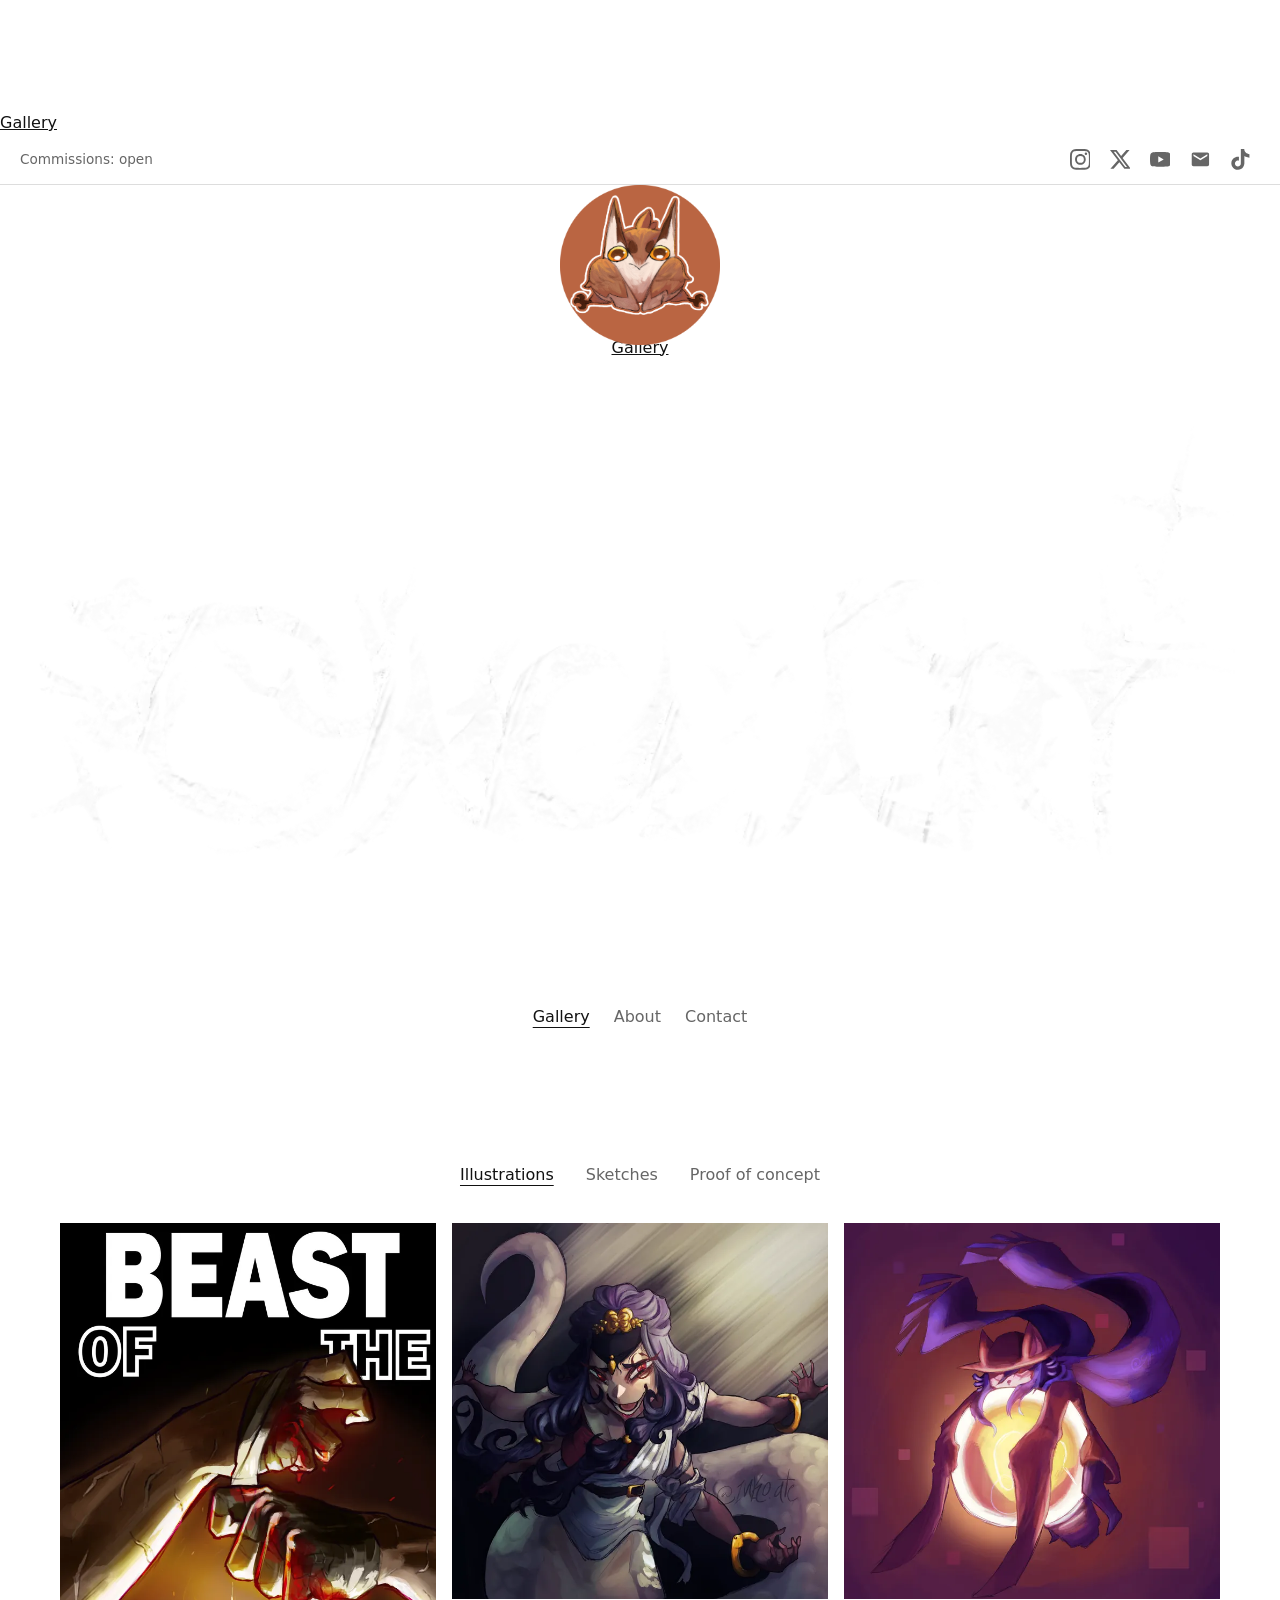
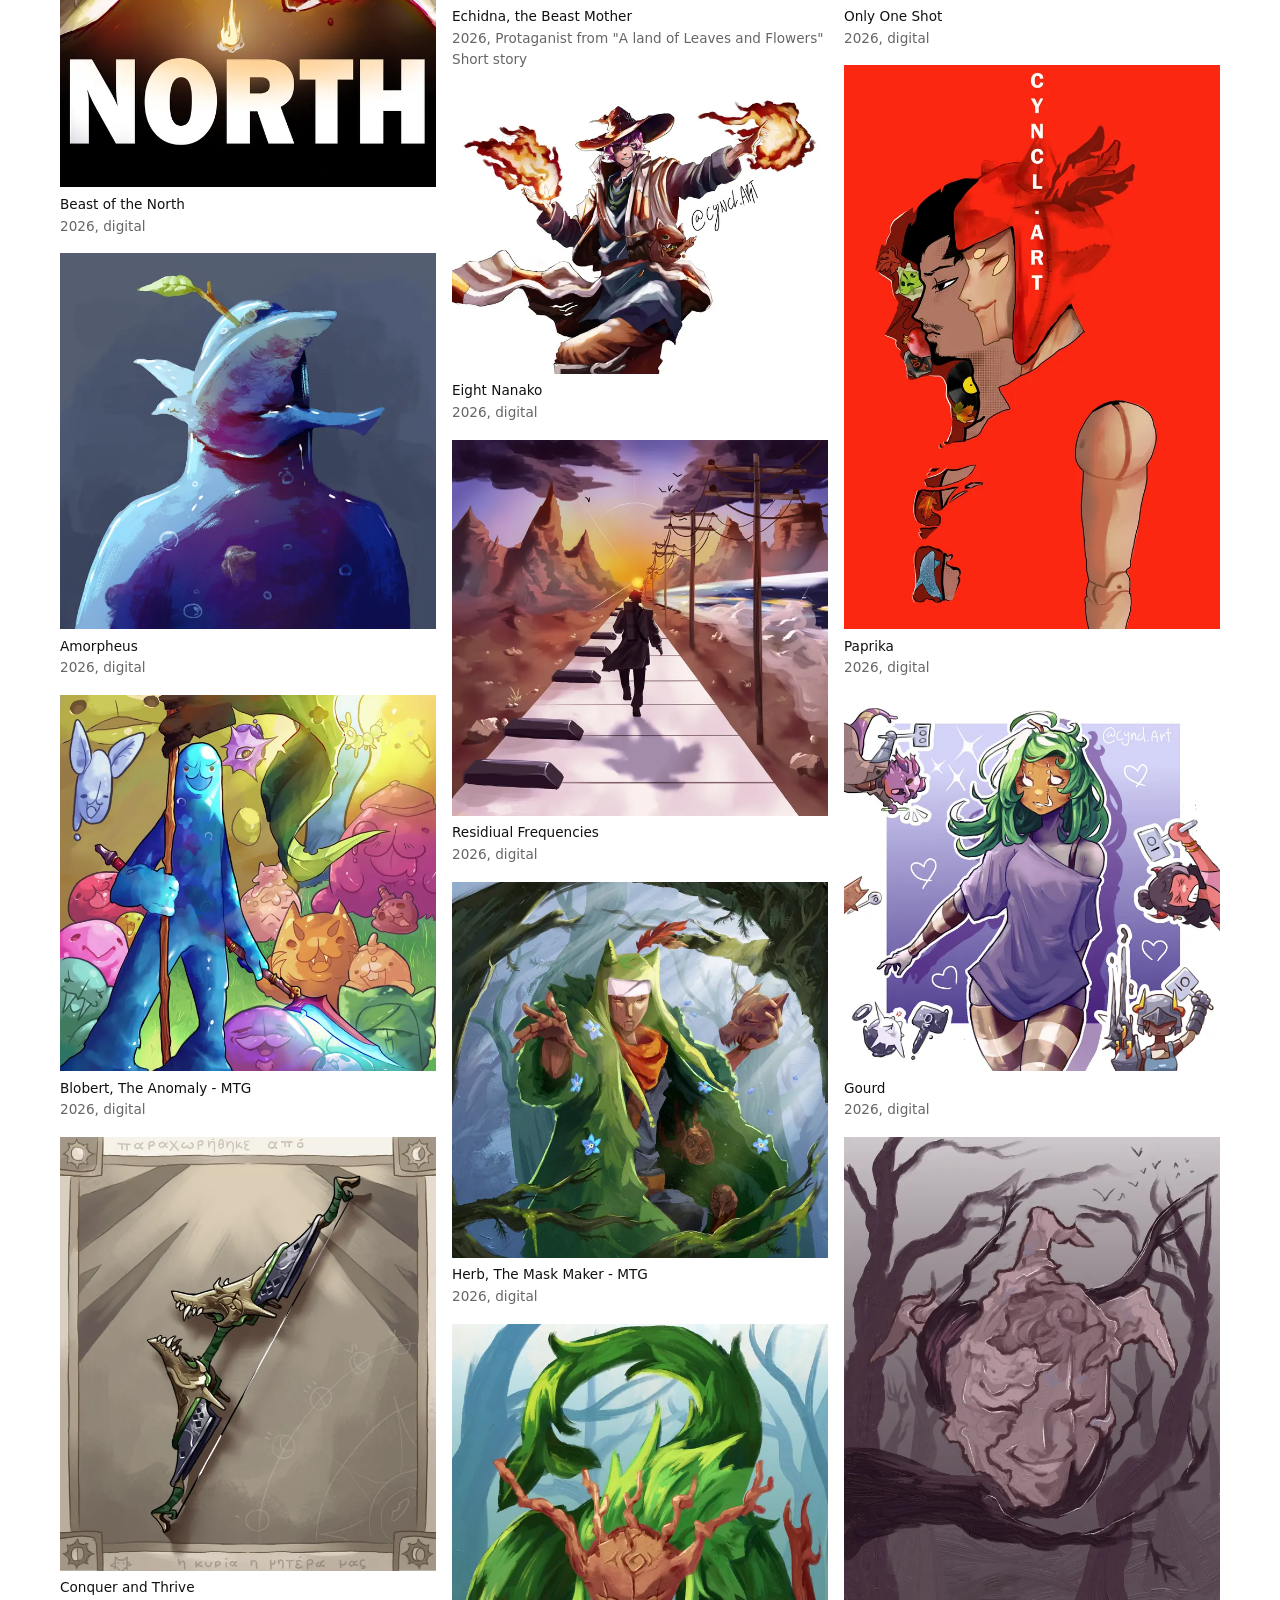
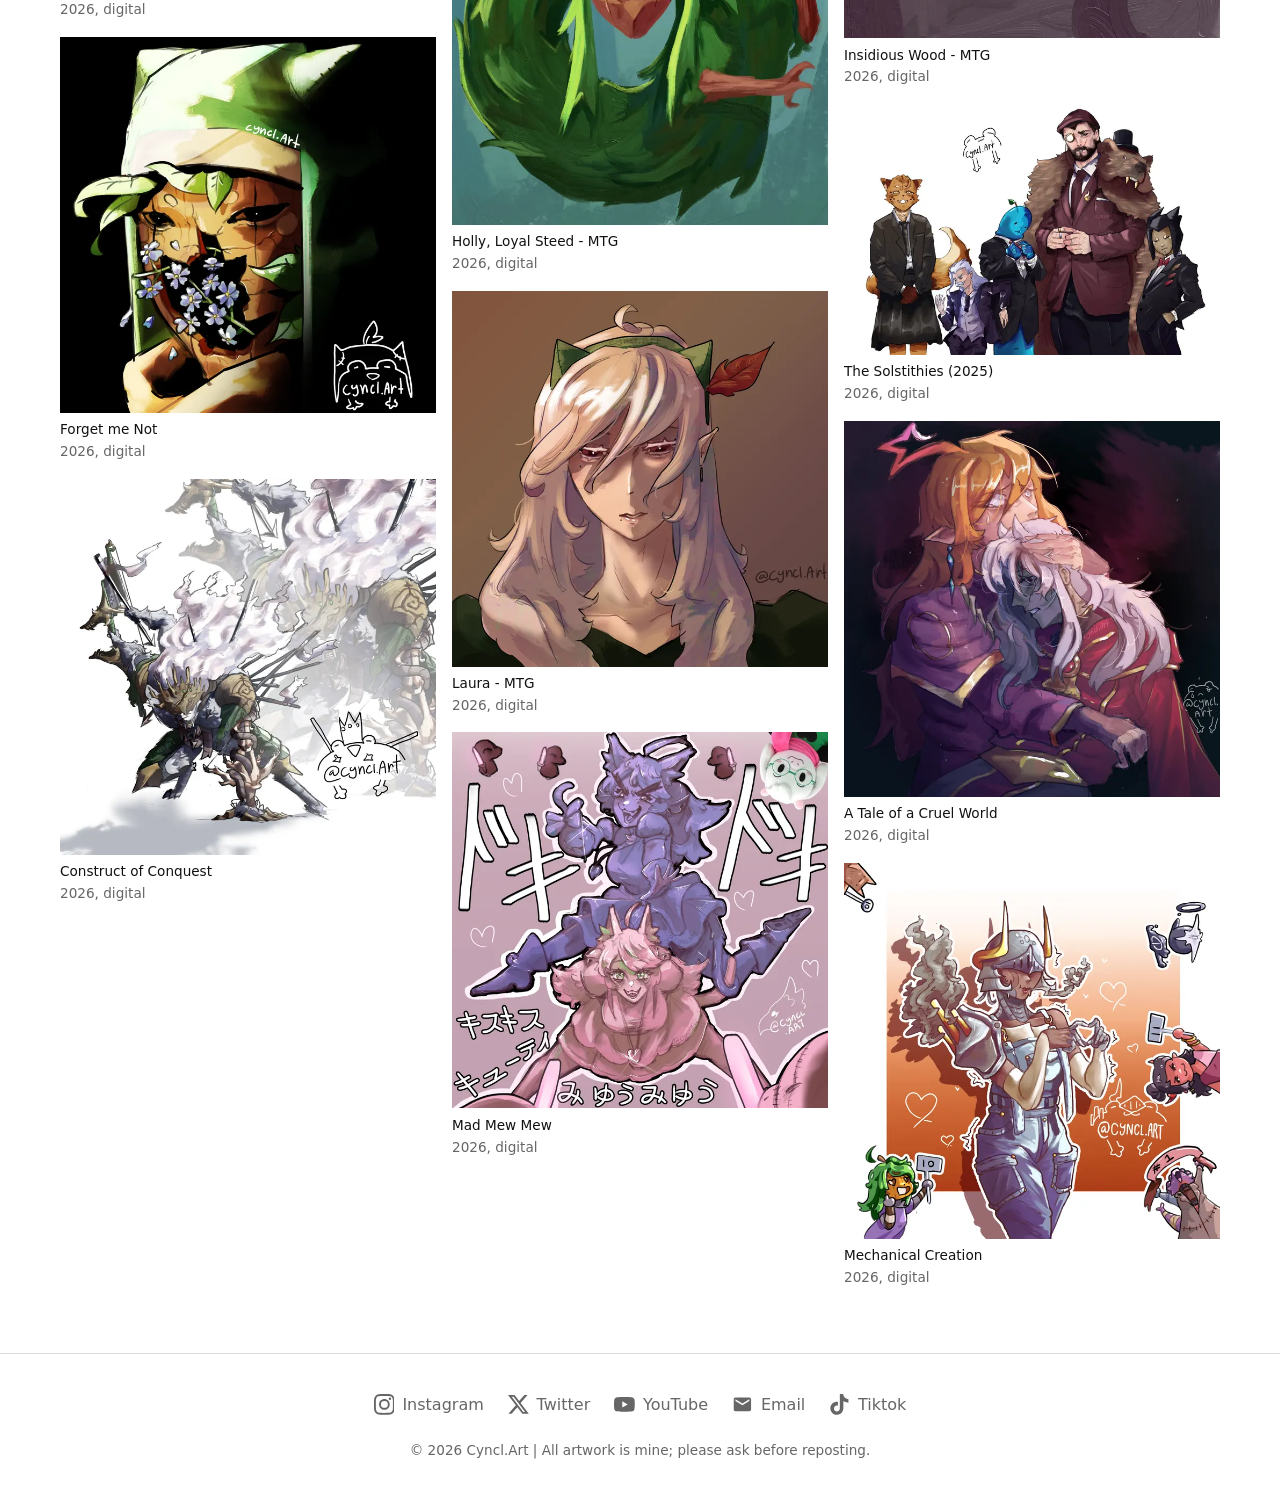
==== commit a2bd59be: "Update links and improve HTML structure" ====
--- a/index.html
+++ b/index.html
@@ -6,6 +6,8 @@
   <title>C Y N C L . A R T</title>
   <meta name="description" content="Illustrator and Writer.">
   <meta property="og:title" content="C Y N C L . A R T">
+  <a class="brand" href="./">
+  <a href="./" aria-current="page">Gallery</a>
   <meta property="og:description" content="Illustrator and Writer.">
 
   <meta property="og:image" content="https://cyncl.art/images/cover-image.png">
@@ -28,7 +30,8 @@
 
   <header class="site-header">
 
-    <a class="brand" href="index.html">
+    <a class="brand" href="./">
+    <a href="./" aria-current="page">Gallery</a>
       <img class="logo" src="images/icon.png" alt="" width="400" height="400">
       <img class="banner" src="images/banner.png" alt="Your Name" width="1000" height="500">
     </a>
@@ -37,15 +40,14 @@
         <!-- <a href="works.html">Works</a>-->
         <!-- <a href="commissions.html">Commissions</a>-->
         <a href="about.html">About</a>
-        <!--<a href="contact.html">Contact</a>-->
+        <a href="contact.html">Contact</a>
     </nav>
   </header>
 
   <main>
     <h1 class="visually-hidden">Gallery</h1>
 
-    <!-- TABS. Each data-show must match the data-group of a section below.
-         To add a new gallery: add a button here and a new section with the same name. -->
+
     <div class="switcher">
       <button type="button" data-show="illustrations" aria-pressed="true">Illustrations</button>
       <button type="button" data-show="sketches">Sketches</button>
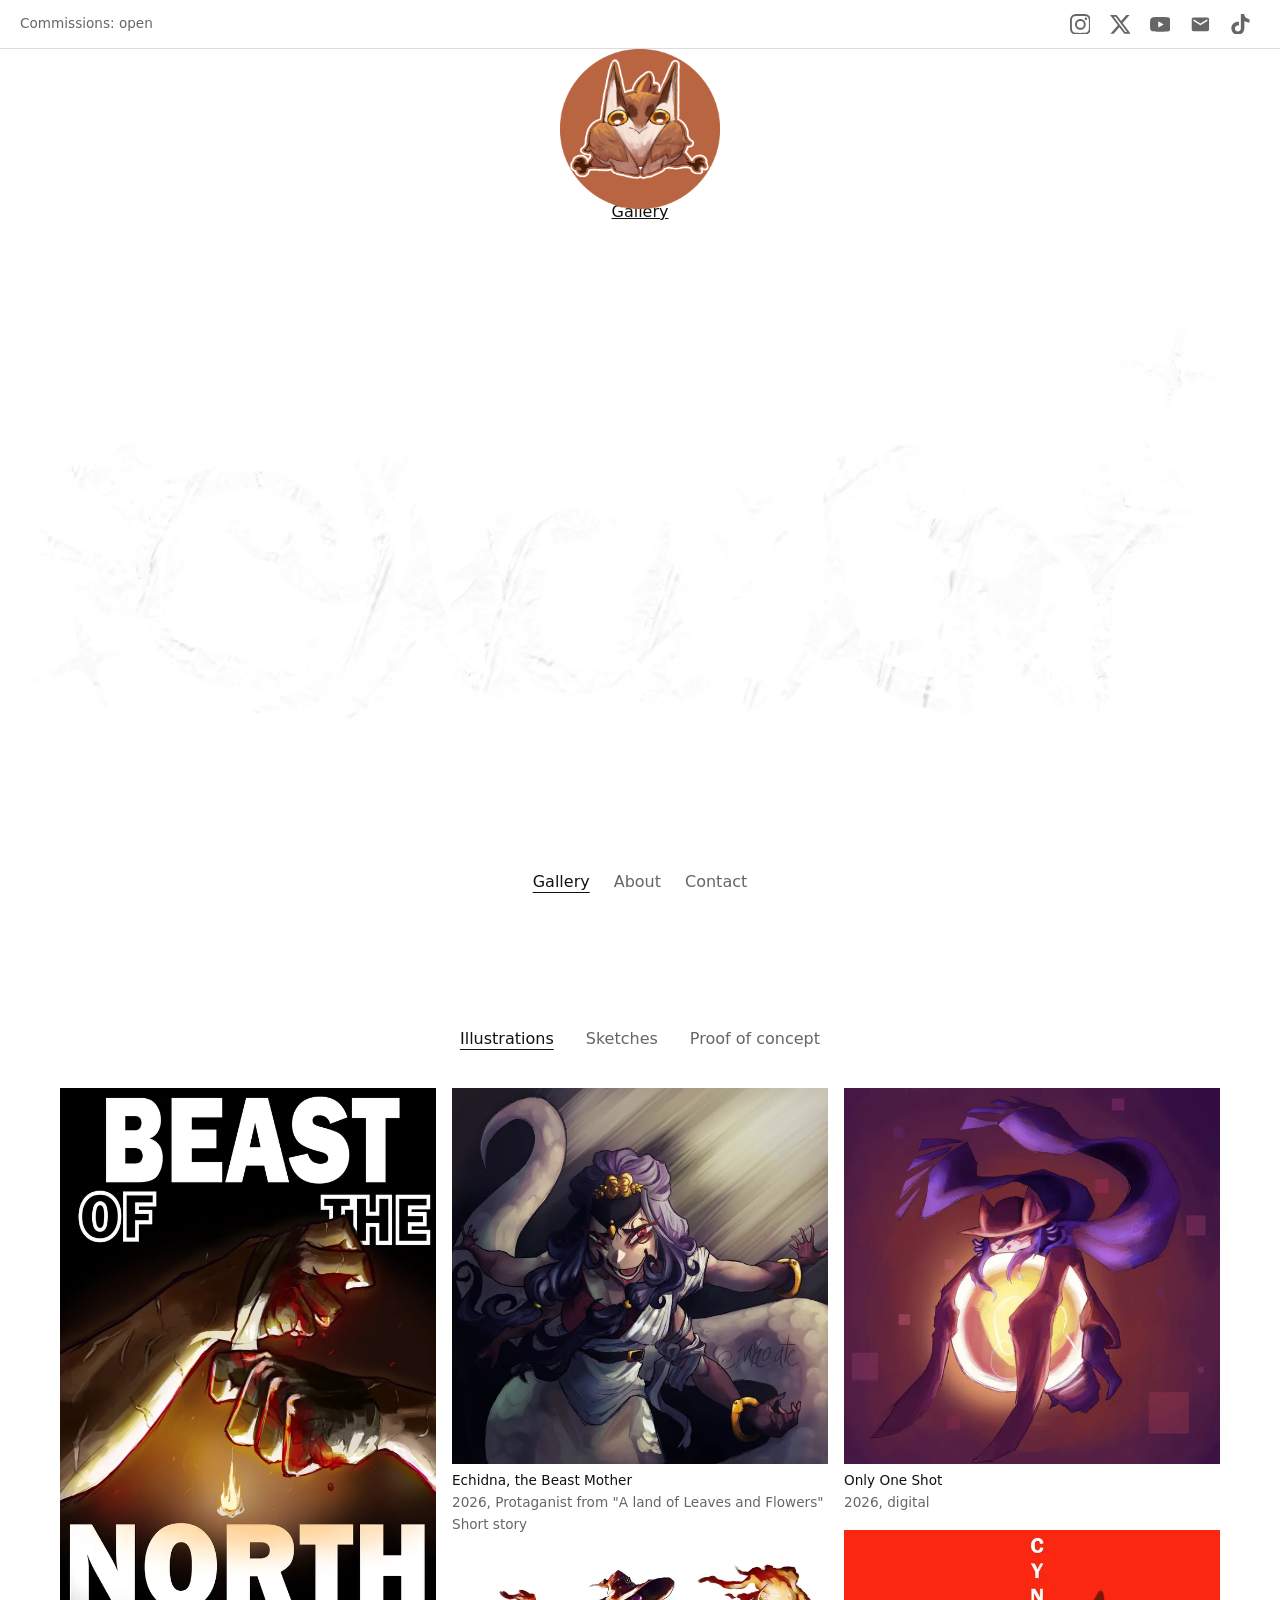
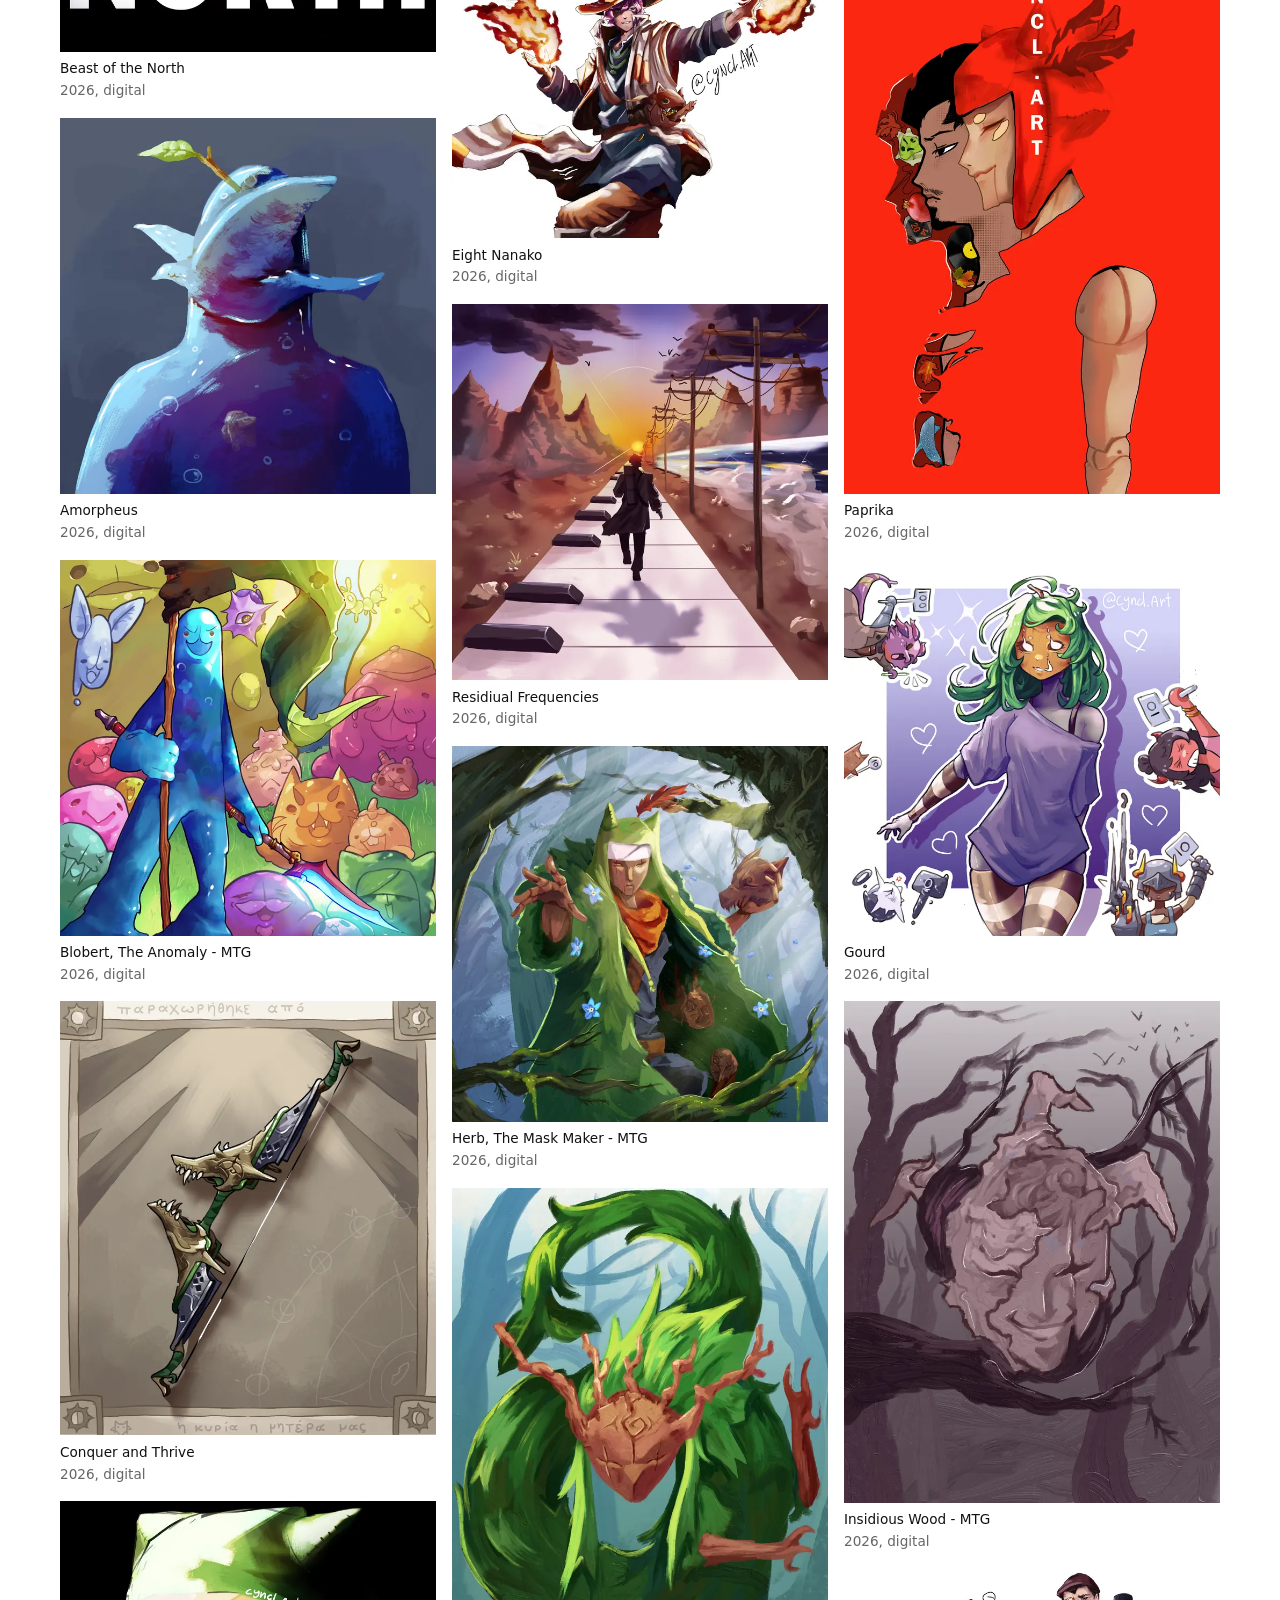
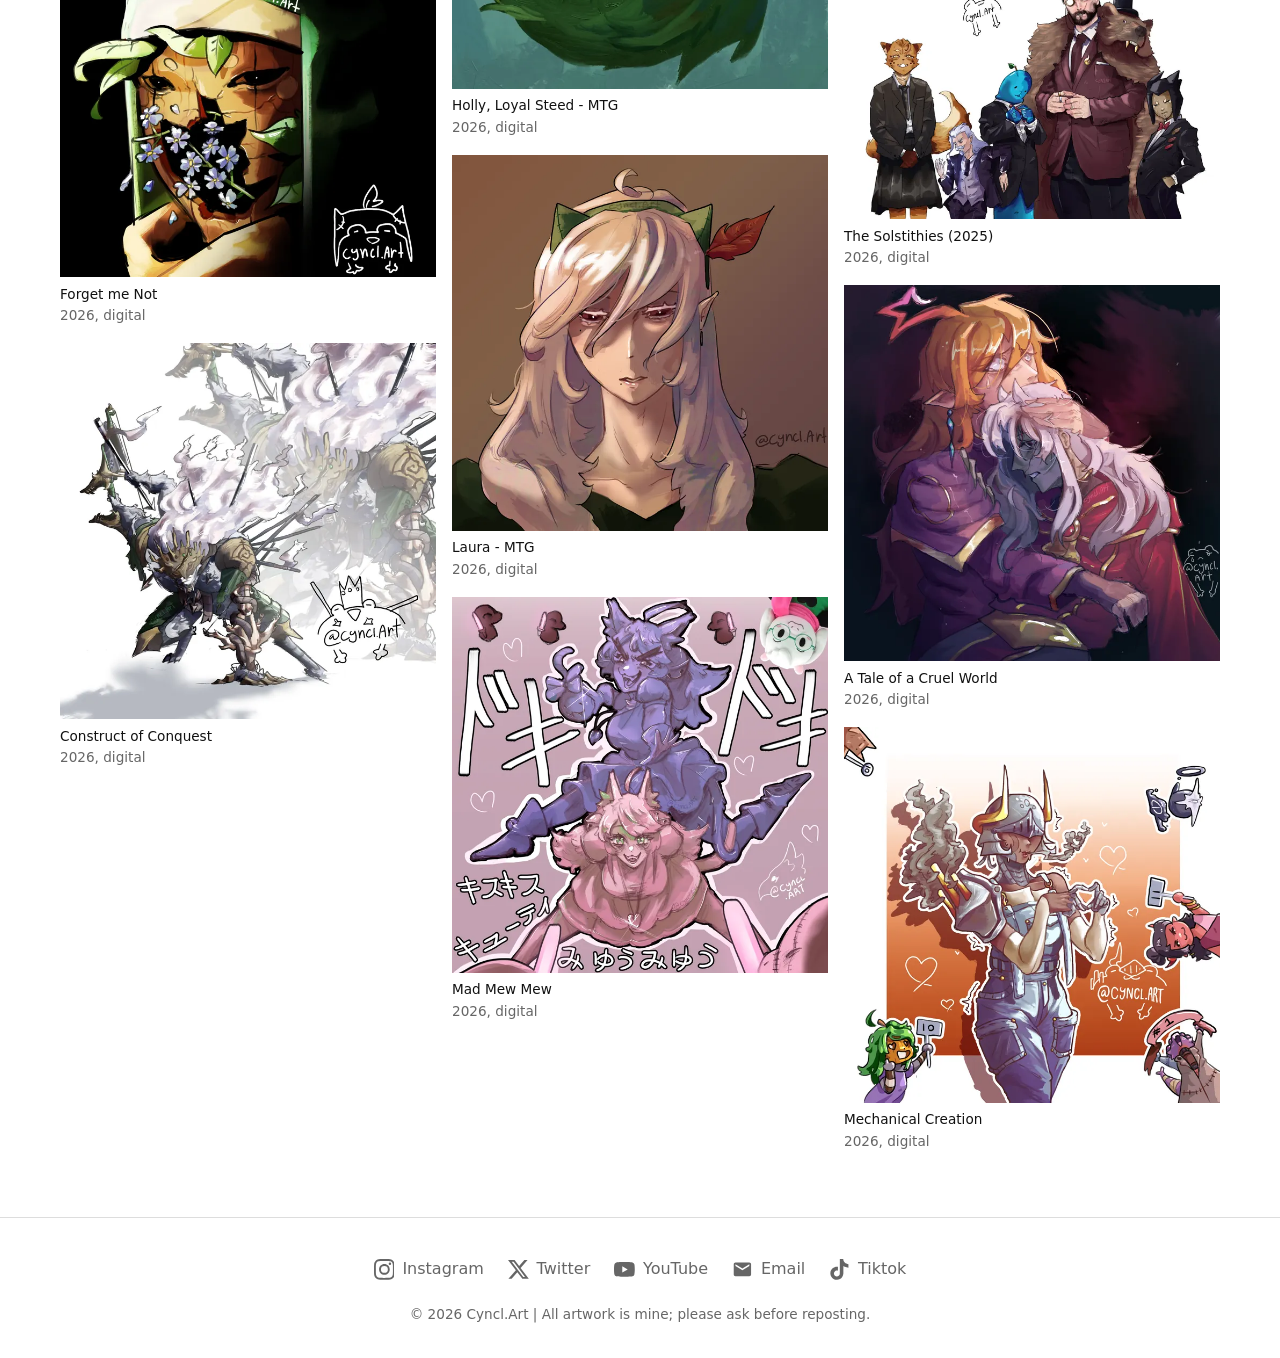
==== commit 0c7a506a: "Remove links from index.html header Removed brand link and gallery link from the header." ====
--- a/index.html
+++ b/index.html
@@ -6,8 +6,6 @@
   <title>C Y N C L . A R T</title>
   <meta name="description" content="Illustrator and Writer.">
   <meta property="og:title" content="C Y N C L . A R T">
-  <a class="brand" href="./">
-  <a href="./" aria-current="page">Gallery</a>
   <meta property="og:description" content="Illustrator and Writer.">
 
   <meta property="og:image" content="https://cyncl.art/images/cover-image.png">
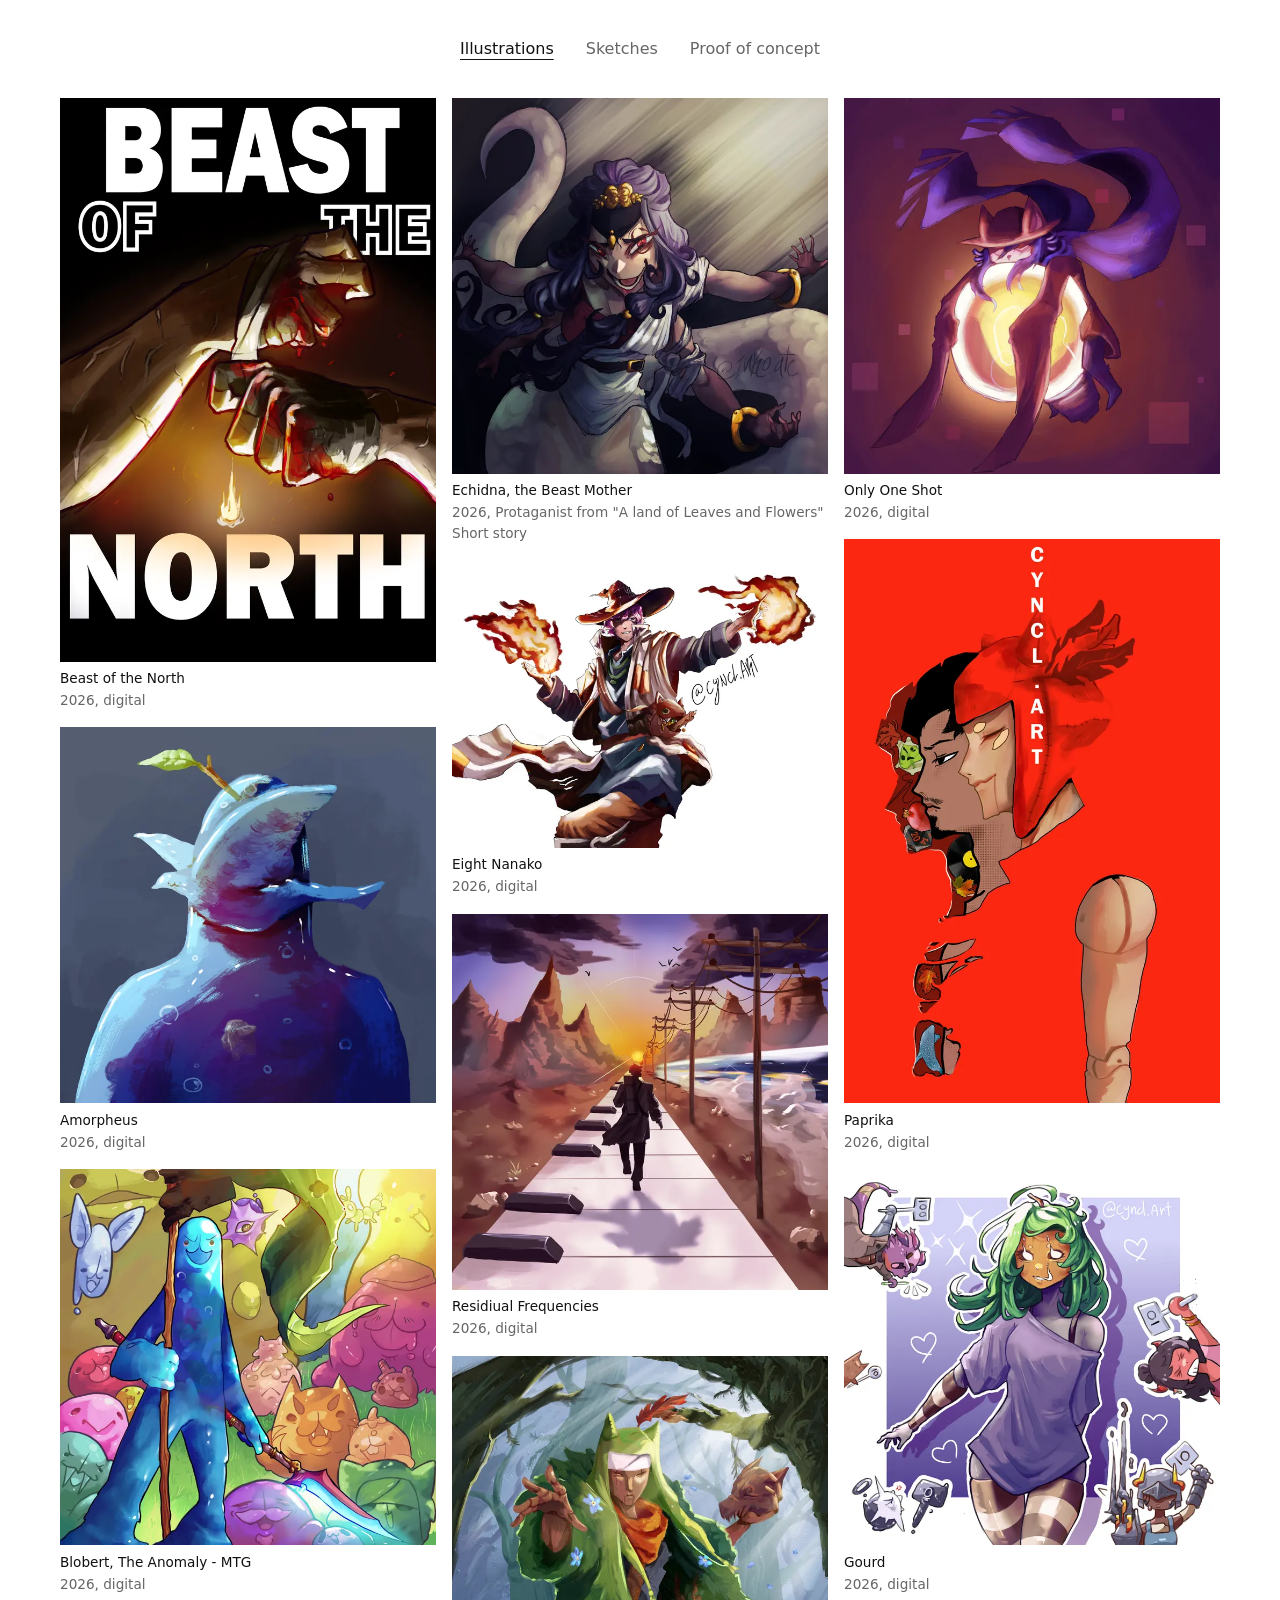
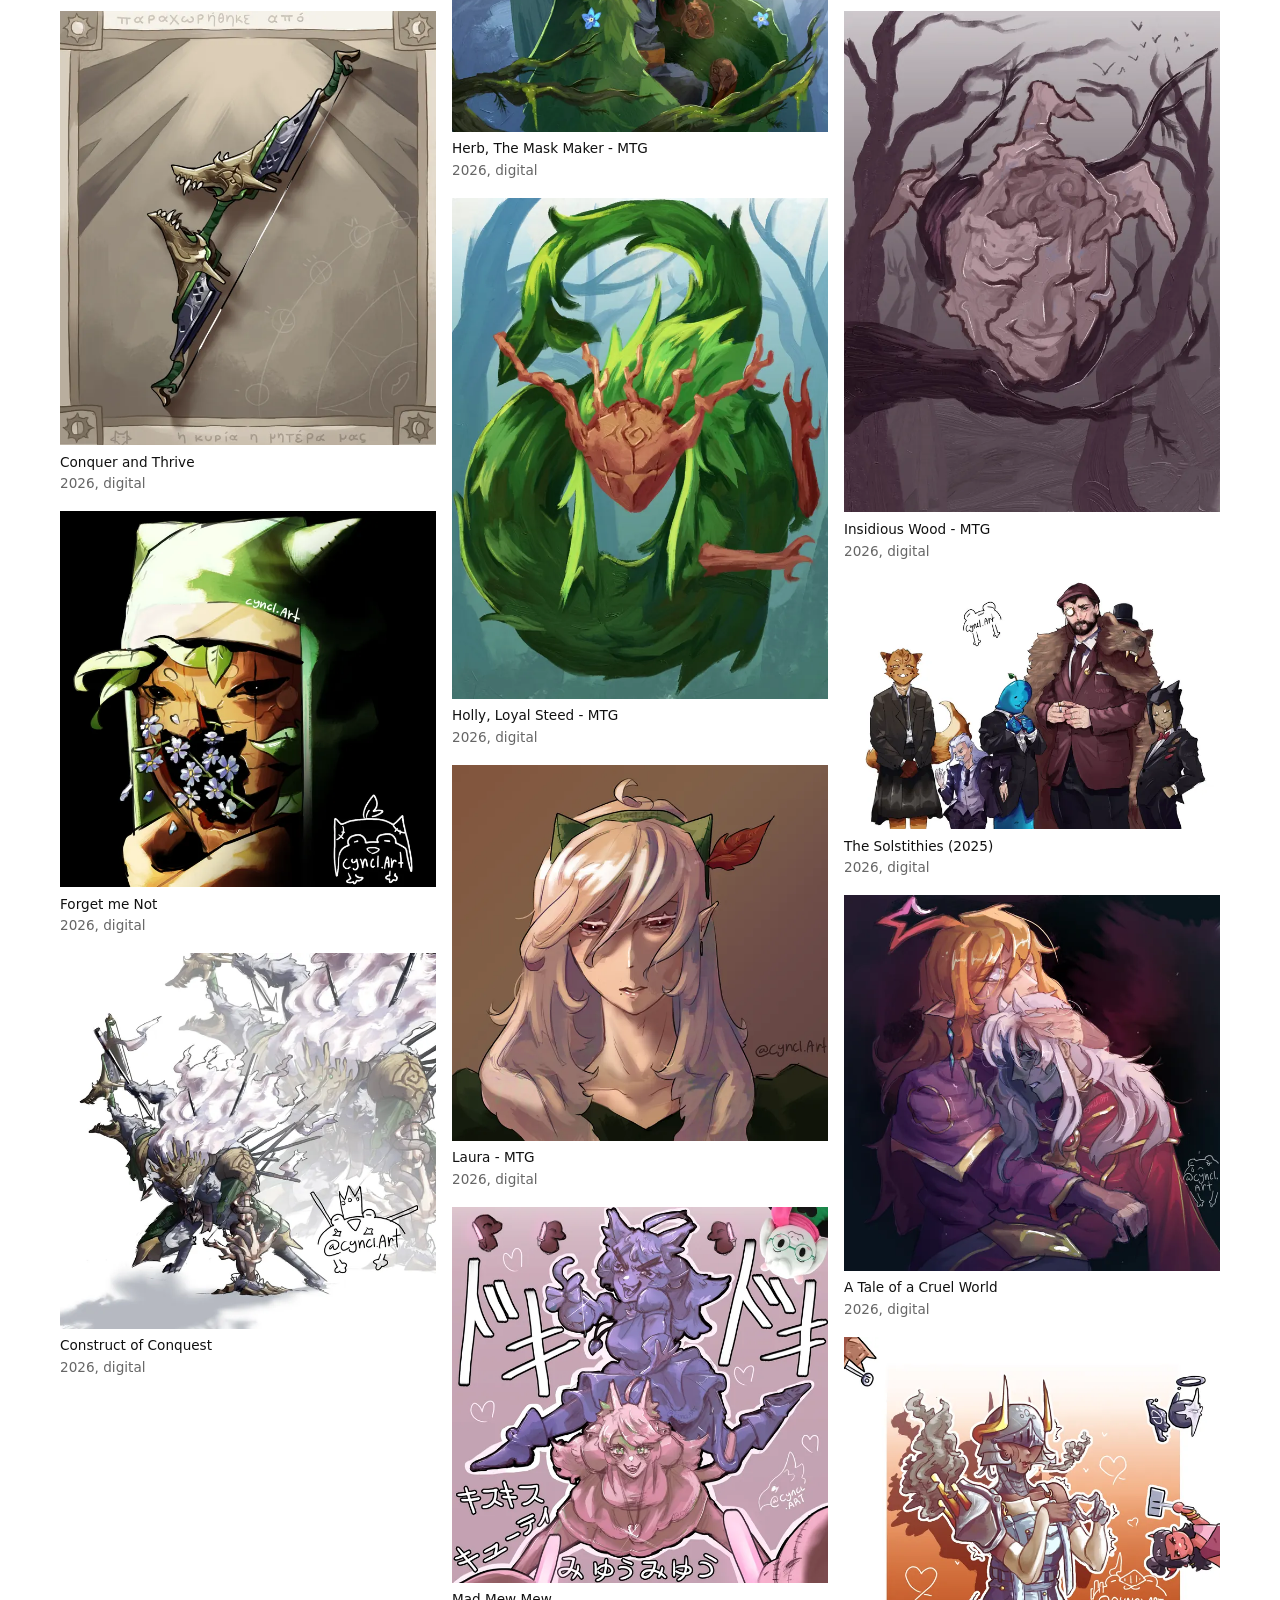
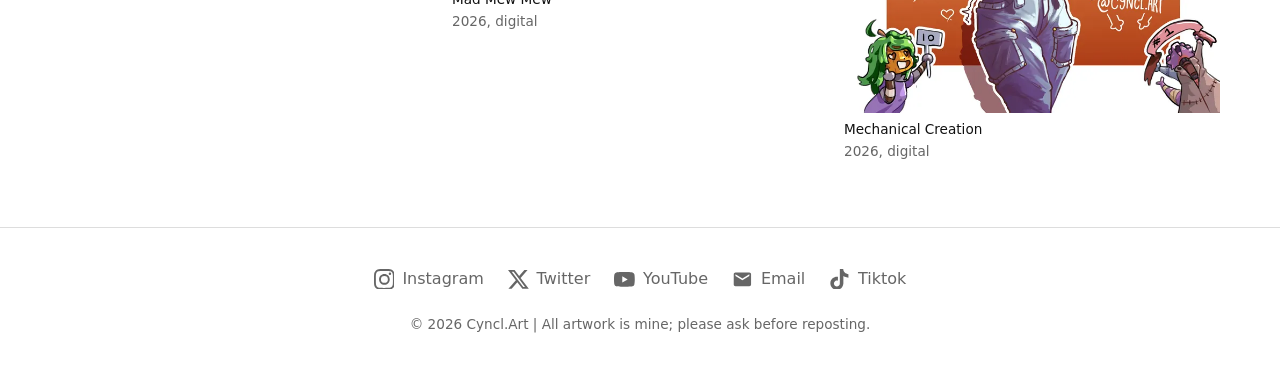
==== commit 8d6e3942: "Remove top-bar and header sections from index.html" ====
--- a/index.html
+++ b/index.html
@@ -14,34 +14,8 @@
 </head>
 <body>
 
-
-  <div class="top-bar">
-    <p class="top-note">Commissions: open</p>
-    <ul class="socials icons-only">
-      <li><a class="social" data-icon="instagram" href="https://www.instagram.com/cyncl.art" rel="me noopener"><span>Instagram</span></a></li>
-      <li><a class="social" data-icon="x" href="https://x.com/Cyncl_art" rel="me noopener"><span>Twitter</span></a></li>
-      <li><a class="social" data-icon="youtube" href="https://youtube.com/@cyncl.art" rel="me noopener"><span>YouTube</span></a></li>
-      <li><a class="social" data-icon="email" href="cyncl.art@gmail.com"><span>Email</span></a></li>
-      <li><a class="social" data-icon="tiktok" href="https://www.tiktok.com/@cyncl.art"><span>Tiktok</span></a></li>
-    </ul>
-  </div>
-
-  <header class="site-header">
-
-    <a class="brand" href="./">
-    <a href="./" aria-current="page">Gallery</a>
-      <img class="logo" src="images/icon.png" alt="" width="400" height="400">
-      <img class="banner" src="images/banner.png" alt="Your Name" width="1000" height="500">
-    </a>
-    <nav>
-        <a href="index.html" aria-current="page">Gallery</a>
-        <!-- <a href="works.html">Works</a>-->
-        <!-- <a href="commissions.html">Commissions</a>-->
-        <a href="about.html">About</a>
-        <a href="contact.html">Contact</a>
-    </nav>
-  </header>
-
+    <script src="scripts/layout.js"></script>
+  
   <main>
     <h1 class="visually-hidden">Gallery</h1>
 
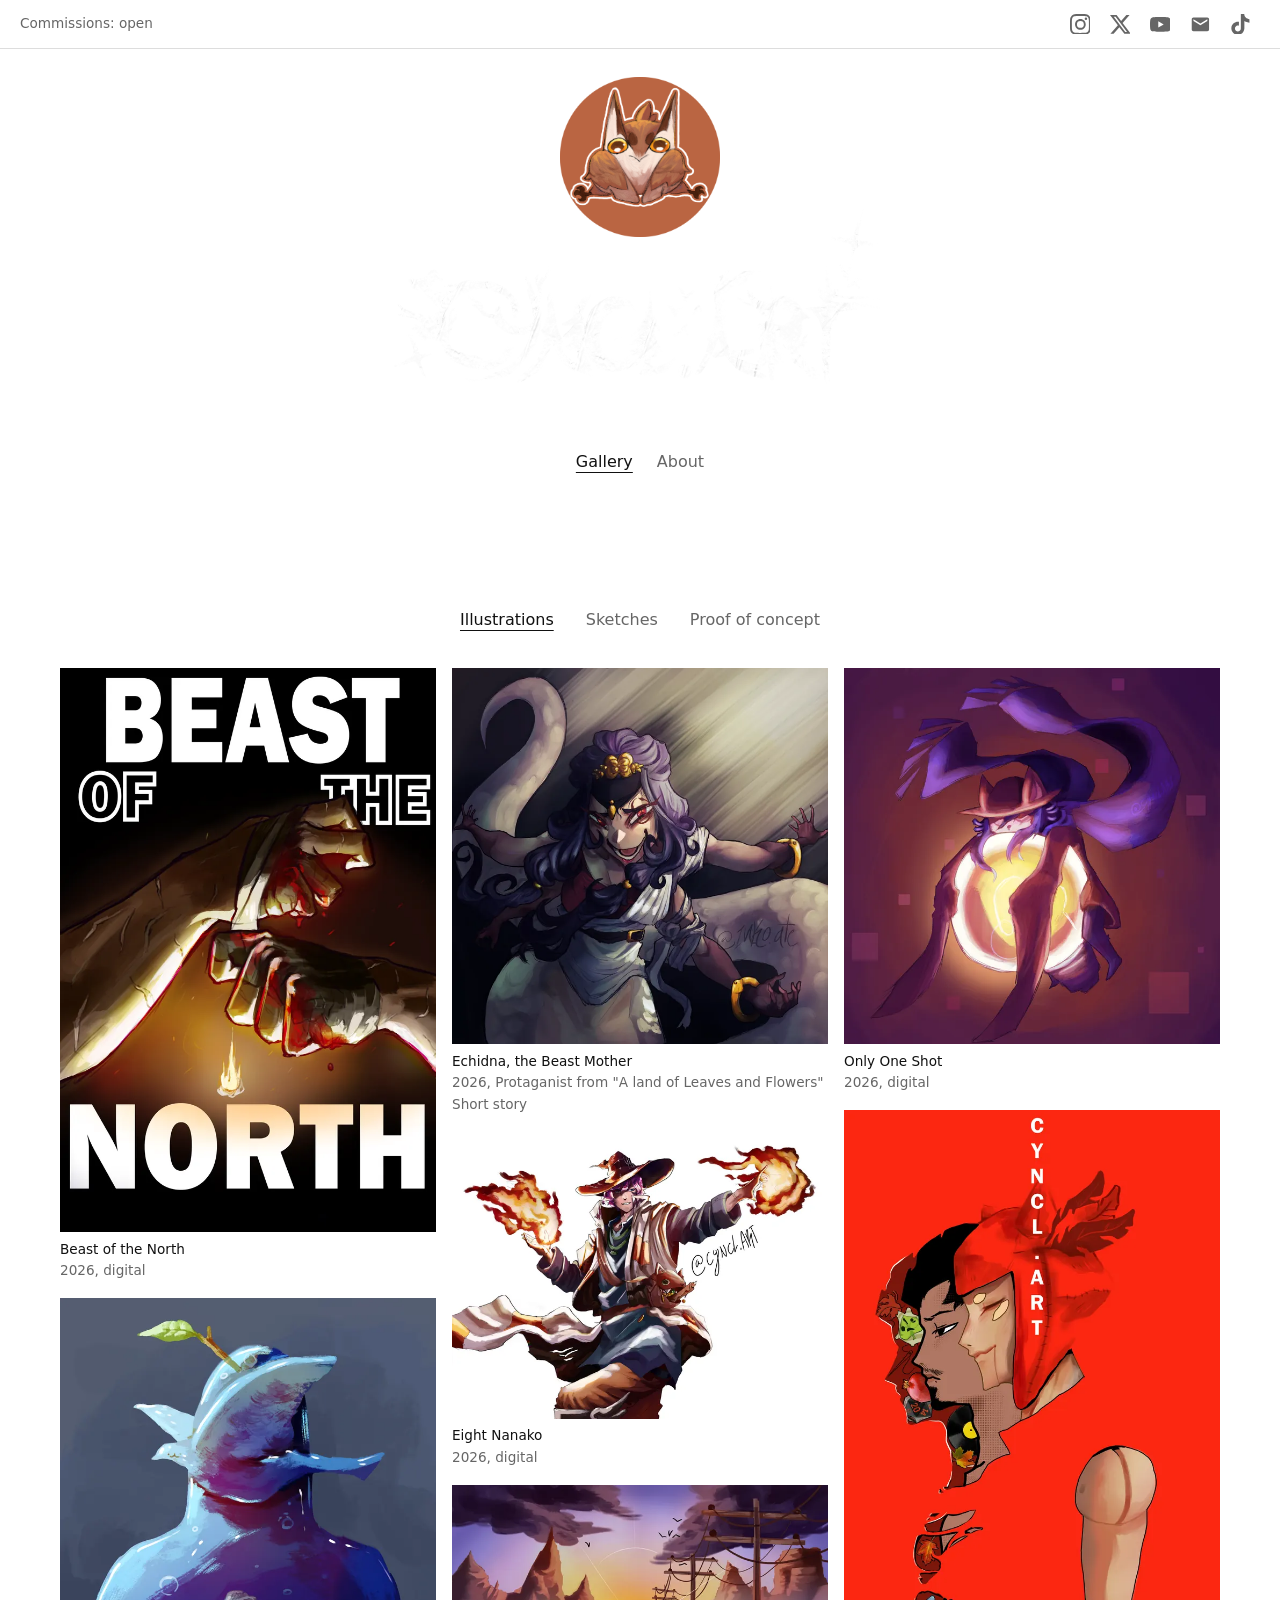
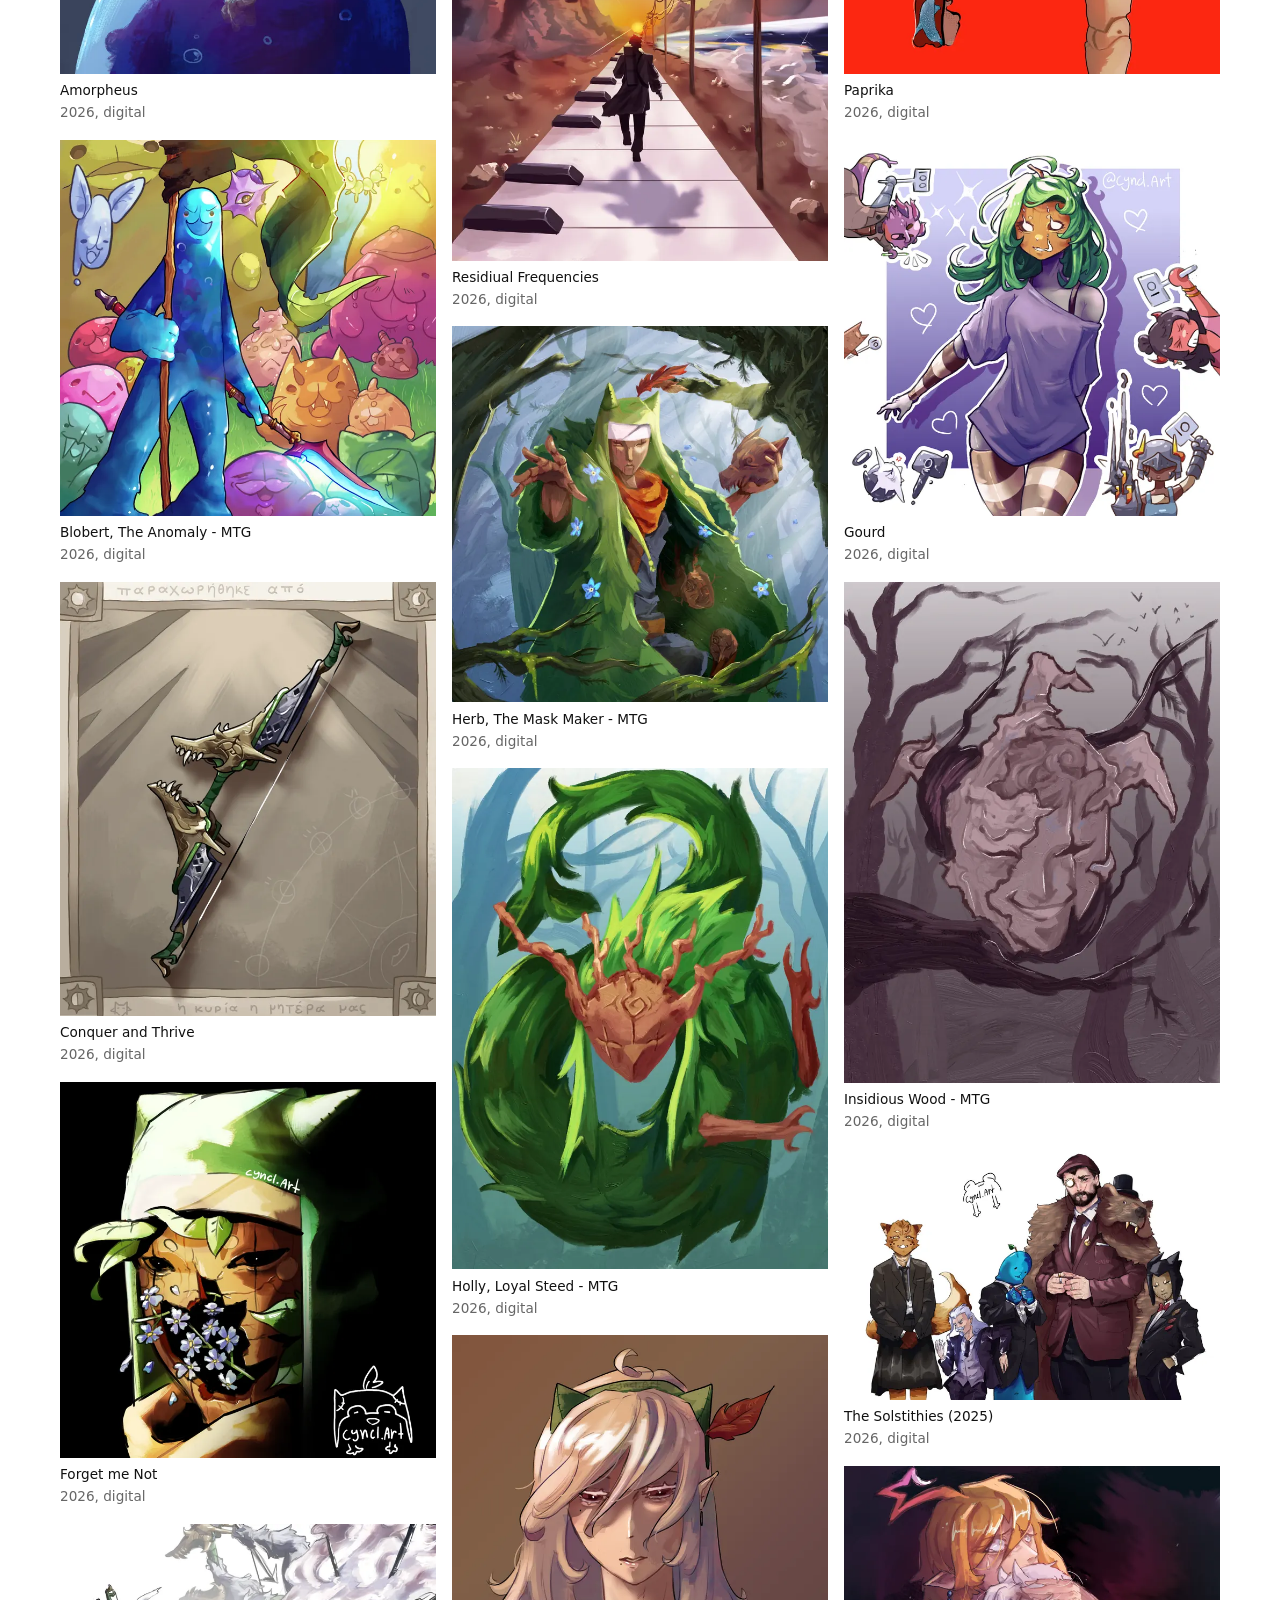
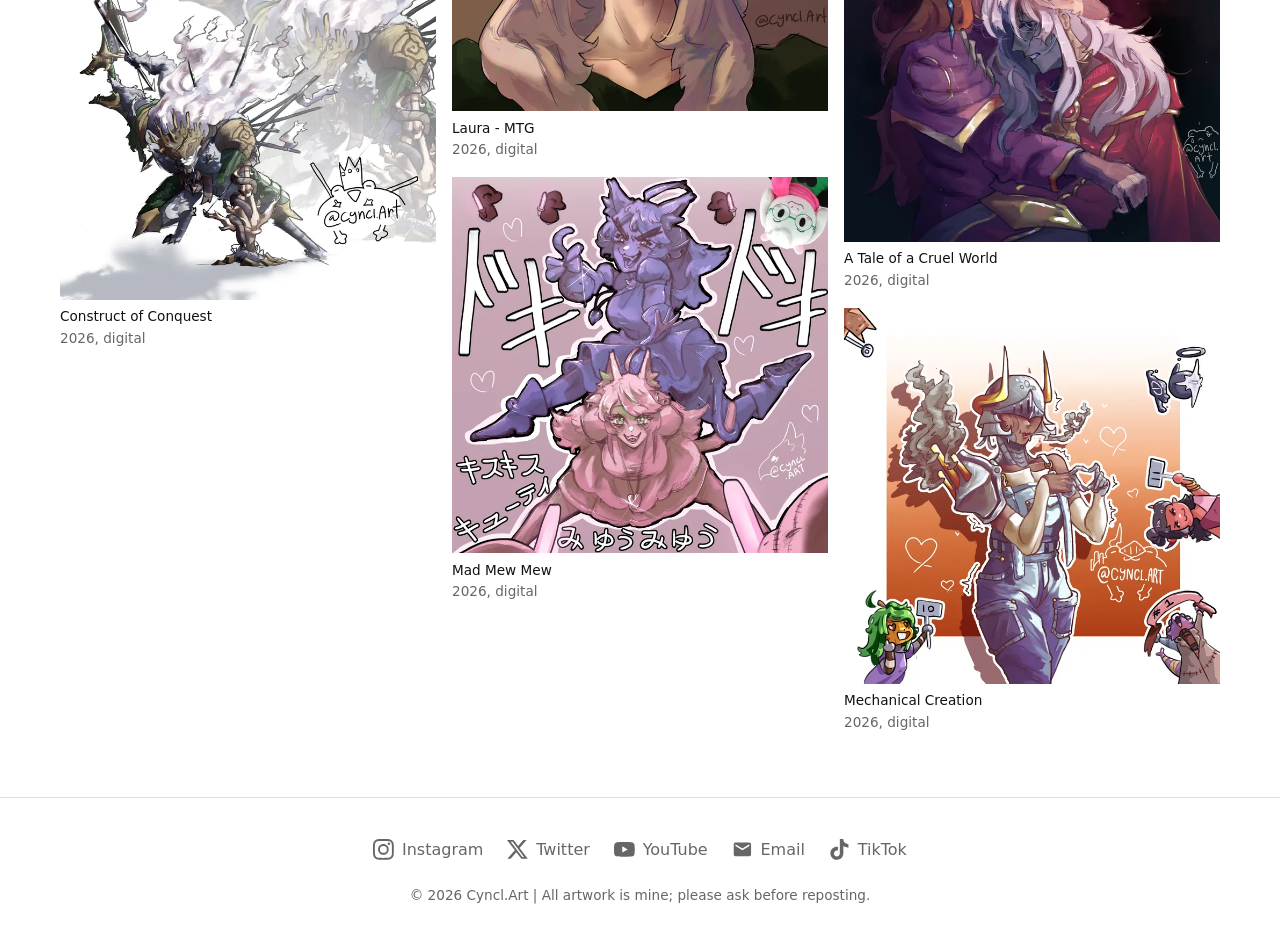
==== commit c67a056f: "Remove footer section from index.html Removed footer section including social links and copyright no" ====
--- a/index.html
+++ b/index.html
@@ -398,17 +398,6 @@
     </section>
   </main>
 
-  <!-- FOOTER. Same on every page. Its own list of links (icon and name). Delete or add lines the same way as the top bar. -->
-  <footer class="site-footer">
-    <ul class="socials with-labels">
-      <li><a class="social" data-icon="instagram" href="https://www.instagram.com/cyncl.art" rel="me noopener"><span>Instagram</span></a></li>
-      <li><a class="social" data-icon="x" href="https://x.com/Cyncl_art" rel="me noopener"><span>Twitter</span></a></li>
-      <li><a class="social" data-icon="youtube" href="https://youtube.com/@cyncl.art" rel="me noopener"><span>YouTube</span></a></li>
-      <li><a class="social" data-icon="email" href="cyncl.art@gmail.com"><span>Email</span></a></li>
-      <li><a class="social" data-icon="tiktok" href="https://www.tiktok.com/@cyncl.art"><span>Tiktok</span></a></li>
-    </ul>
-    <p>&copy; 2026 Cyncl.Art | All artwork is mine; please ask before reposting.</p>
-  </footer>
 
   <button class="to-top" type="button" aria-label="Back to top">
     <img class="normal" src="images/to-top.png" alt="" width="600" height="600">
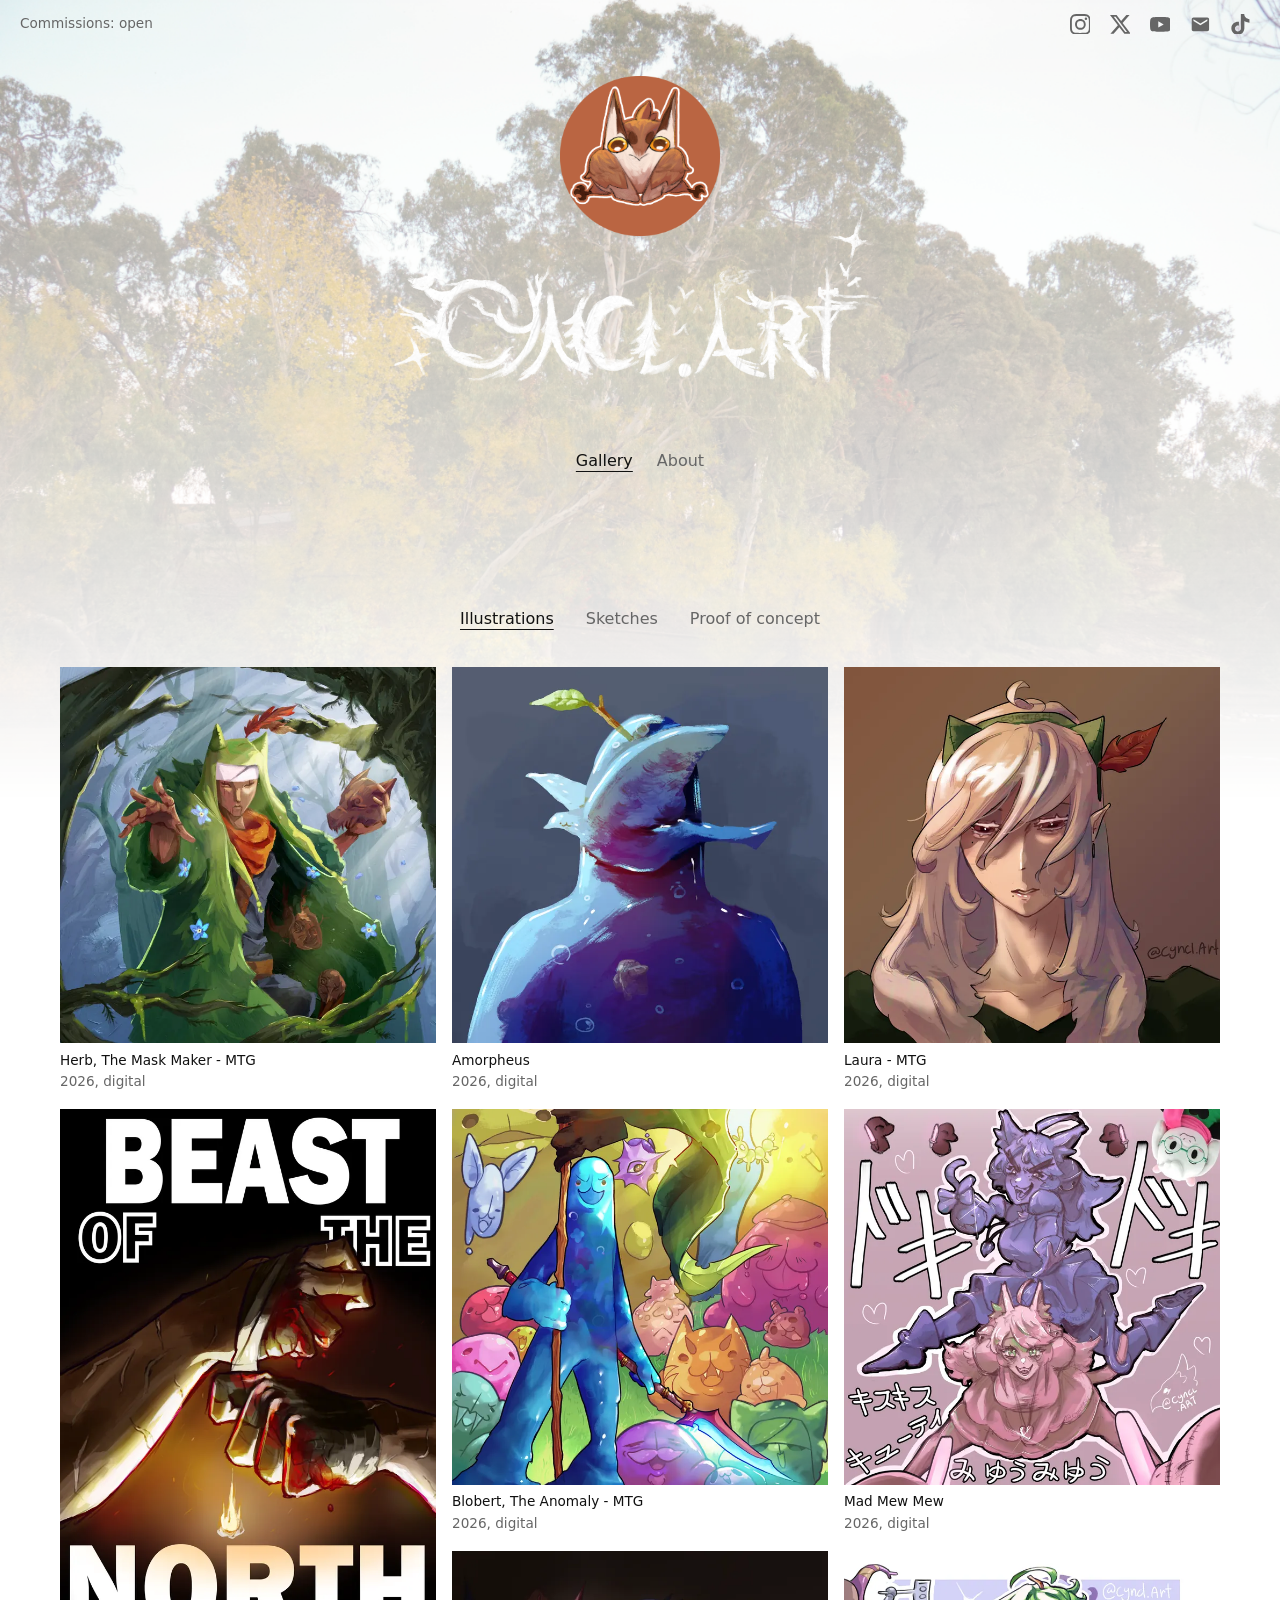
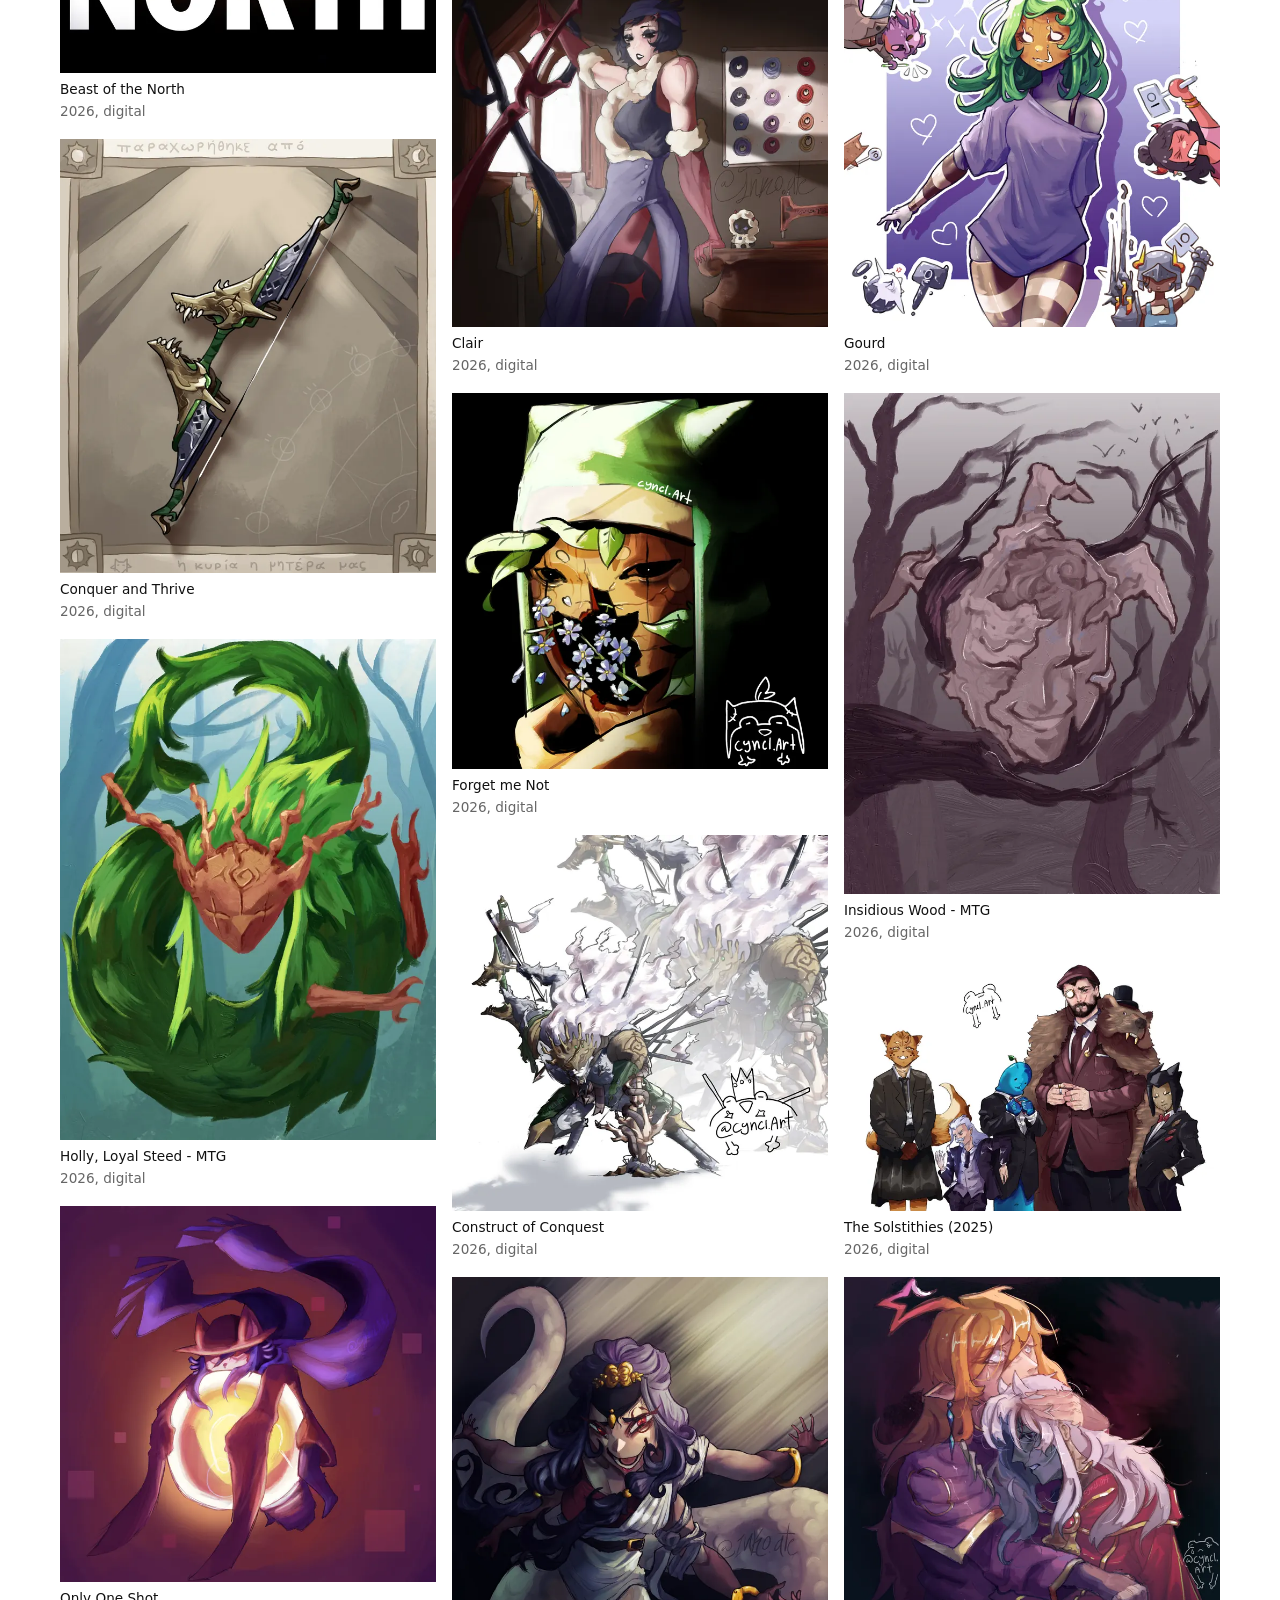
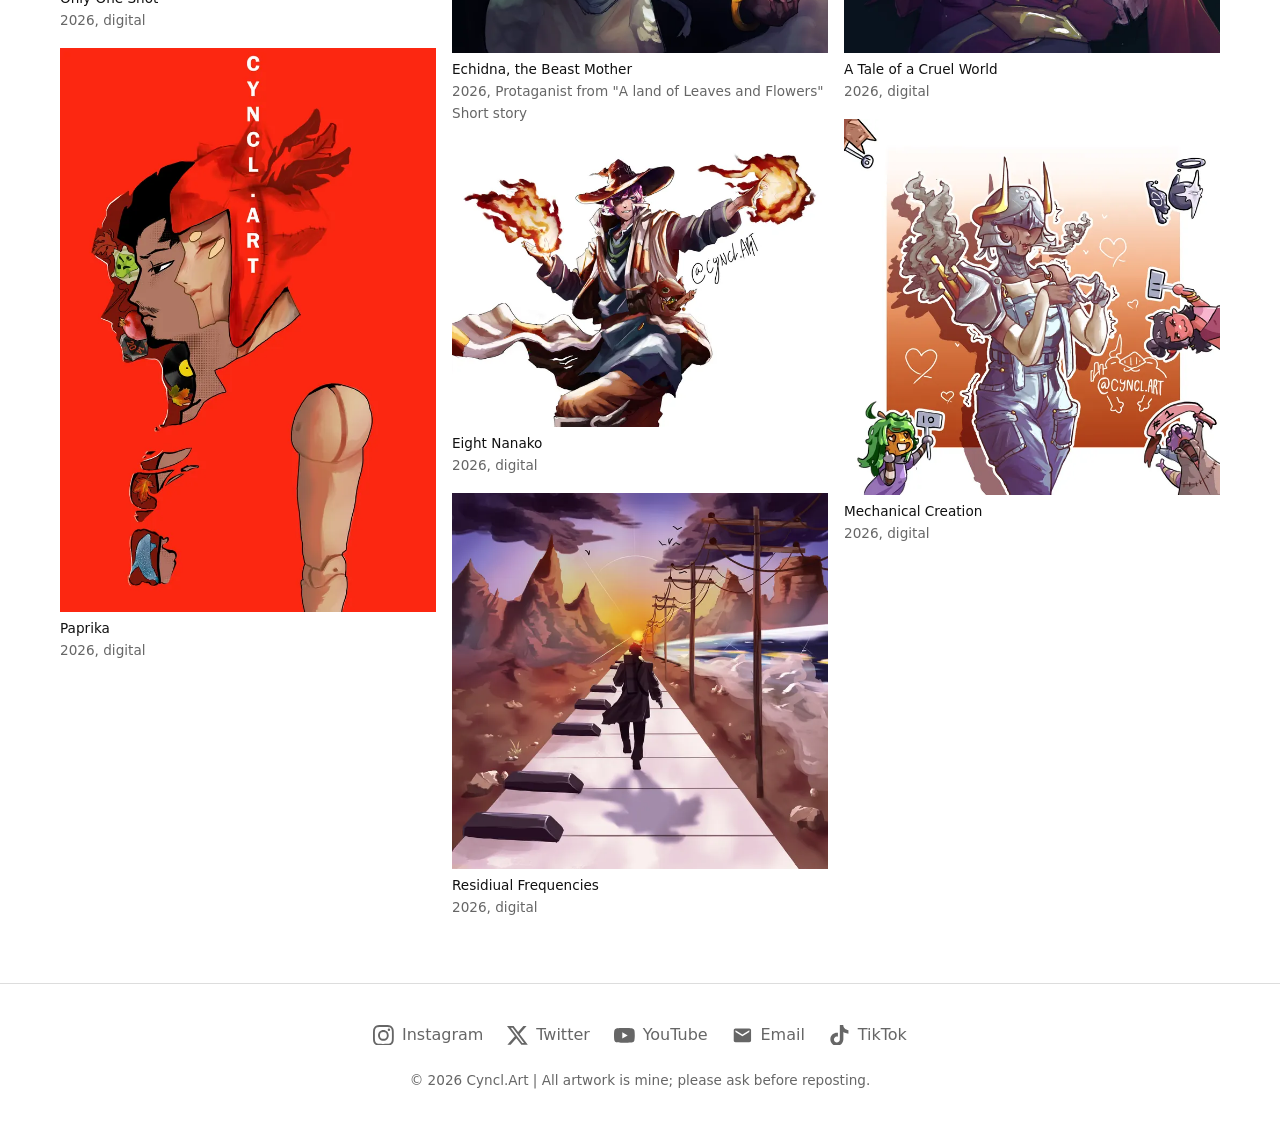
==== commit e02d5ef1: "Update index.html" ====
--- a/index.html
+++ b/index.html
@@ -27,10 +27,39 @@
     </div>
 
     <section class="gallery" data-group="illustrations">
+
+
+
+      <figure>
+        <img class="art" src="images/illustrations/thumbs/herb-mtg.webp" data-full="images/illustrations/herb-mtg.webp" alt="TODO describe this picture" width="700" height="700" loading="lazy" decoding="async">
+        <figcaption>Herb, The Mask Maker - MTG <span>2026, digital</span></figcaption>
+      </figure>
+      
       <figure>
         <img class="art" src="images/illustrations/thumbs/beast.webp" data-full="images/illustrations/beast.webp" alt="Krastov poster" width="700" height="1050" loading="lazy" decoding="async">
         <figcaption>Beast of the North <span>2026, digital</span></figcaption>
       </figure>
+
+      <figure>
+        <img class="art" src="images/illustrations/thumbs/bowquest.webp" data-full="images/illustrations/bowquest.webp" alt="Bow of the Construct of Conquest" width="700" height="808" loading="lazy" decoding="async">
+        <figcaption>Conquer and Thrive <span>2026, digital</span></figcaption>
+      </figure>
+
+      
+      <figure>
+        <img class="art" src="images/illustrations/thumbs/holly-mtg.webp" data-full="images/illustrations/holly-mtg.webp" alt="TODO describe this picture" width="700" height="933" loading="lazy" decoding="async">
+        <figcaption>Holly, Loyal Steed - MTG <span>2026, digital</span></figcaption>
+      </figure>
+
+      <figure>
+        <img class="art" src="images/illustrations/thumbs/niko.webp" data-full="images/illustrations/niko.webp" alt="TODO describe this picture" width="700" height="700" loading="lazy" decoding="async">
+        <figcaption>Only One Shot<span>2026, digital</span></figcaption>
+      </figure>
+      
+      <figure>
+        <img class="art" src="images/illustrations/thumbs/paprika.webp" data-full="images/illustrations/paprika.webp" alt="TODO describe this picture" width="700" height="1050" loading="lazy" decoding="async">
+        <figcaption>Paprika<span>2026, digital</span></figcaption>
+      </figure>
       
       <figure>
         <img class="art" src="images/illustrations/thumbs/blobert-and-bird.webp" data-full="images/illustrations/blobert-and-bird.webp" alt="Blobert, and a bird" width="700" height="700" loading="lazy" decoding="async">
@@ -41,11 +70,11 @@
         <img class="art" src="images/illustrations/thumbs/blobert-mtg.webp" data-full="images/illustrations/blobert-mtg.webp" alt="Magic the Gathering Blobert" width="700" height="700" loading="lazy" decoding="async">
         <figcaption>Blobert, The Anomaly - MTG<span>2026, digital</span></figcaption>
       </figure>
-      
-      <figure>
-        <img class="art" src="images/illustrations/thumbs/bowquest.webp" data-full="images/illustrations/bowquest.webp" alt="Bow of the Construct of Conquest" width="700" height="808" loading="lazy" decoding="async">
-        <figcaption>Conquer and Thrive <span>2026, digital</span></figcaption>
-      </figure>
+
+     <figure>
+      <img class="art" src="images/sketches/thumbs/clair.webp" data-full="images/sketches/clair.webp" alt="TODO describe this picture" width="700" height="700" loading="lazy" decoding="async">
+      <figcaption>Clair <span>2026, digital</span></figcaption>
+    </figure>
       
       <figure>
         <img class="art" src="images/illustrations/thumbs/broken-herb.webp" data-full="images/illustrations/broken-herb.webp" alt="Herb Forget me not" width="700" height="700" loading="lazy" decoding="async">
@@ -71,16 +100,7 @@
         <img class="art" src="images/illustrations/thumbs/frequencies.webp" data-full="images/illustrations/frequencies.webp" alt="TODO describe this picture" width="700" height="700" loading="lazy" decoding="async">
         <figcaption>Residiual Frequencies <span>2026, digital</span></figcaption>
       </figure>
-      
-      <figure>
-        <img class="art" src="images/illustrations/thumbs/herb-mtg.webp" data-full="images/illustrations/herb-mtg.webp" alt="TODO describe this picture" width="700" height="700" loading="lazy" decoding="async">
-        <figcaption>Herb, The Mask Maker - MTG <span>2026, digital</span></figcaption>
-      </figure>
-      
-      <figure>
-        <img class="art" src="images/illustrations/thumbs/holly-mtg.webp" data-full="images/illustrations/holly-mtg.webp" alt="TODO describe this picture" width="700" height="933" loading="lazy" decoding="async">
-        <figcaption>Holly, Loyal Steed - MTG <span>2026, digital</span></figcaption>
-      </figure>
+  
       
       <figure>
         <img class="art" src="images/illustrations/thumbs/laura.webp" data-full="images/illustrations/laura.webp" alt="TODO describe this picture" width="700" height="700" loading="lazy" decoding="async">
@@ -91,16 +111,7 @@
         <img class="art" src="images/illustrations/thumbs/madmewmew.webp" data-full="images/illustrations/madmewmew.webp" alt="TODO describe this picture" width="700" height="700" loading="lazy" decoding="async">
         <figcaption>Mad Mew Mew <span>2026, digital</span></figcaption>
       </figure>
-      
-      <figure>
-        <img class="art" src="images/illustrations/thumbs/niko.webp" data-full="images/illustrations/niko.webp" alt="TODO describe this picture" width="700" height="700" loading="lazy" decoding="async">
-        <figcaption>Only One Shot<span>2026, digital</span></figcaption>
-      </figure>
-      
-      <figure>
-        <img class="art" src="images/illustrations/thumbs/paprika.webp" data-full="images/illustrations/paprika.webp" alt="TODO describe this picture" width="700" height="1050" loading="lazy" decoding="async">
-        <figcaption>Paprika<span>2026, digital</span></figcaption>
-      </figure>
+    
       
       <figure>
         <img class="art" src="images/illustrations/thumbs/poubina.webp" data-full="images/illustrations/poubina.webp" alt="TODO describe this picture" width="700" height="700" loading="lazy" decoding="async">
@@ -134,6 +145,41 @@
 
     <section class="gallery" data-group="sketches">
       <figure>
+    <figure>
+      <img class="art" src="images/sketches/thumbs/costrels.webp" data-full="images/sketches/costrels.webp" alt="TODO describe this picture" width="700" height="700" loading="lazy" decoding="async">
+      <figcaption>Costrels <span>2026, digital</span></figcaption>
+    </figure>
+    
+    <figure>
+      <img class="art" src="images/sketches/thumbs/cynthia.webp" data-full="images/sketches/cynthia.webp" alt="TODO describe this picture" width="700" height="700" loading="lazy" decoding="async">
+      <figcaption>Cynthia <span>2026, digital</span></figcaption>
+    </figure>
+        
+    <figure>
+      <img class="art" src="images/sketches/thumbs/miswak.webp" data-full="images/sketches/miswak.webp" alt="TODO describe this picture" width="700" height="700" loading="lazy" decoding="async">
+      <figcaption>Miswak <span>2026, digital</span></figcaption>
+    </figure>
+    
+    <figure>
+      <img class="art" src="images/sketches/thumbs/neva.webp" data-full="images/sketches/neva.webp" alt="TODO describe this picture" width="700" height="700" loading="lazy" decoding="async">
+      <figcaption>Neva <span>2026, digital</span></figcaption>
+    </figure>
+    
+    <figure>
+      <img class="art" src="images/sketches/thumbs/paru.webp" data-full="images/sketches/paru.webp" alt="TODO describe this picture" width="700" height="700" loading="lazy" decoding="async">
+      <figcaption>Paru <span>2026, digital</span></figcaption>
+    </figure>
+    
+    <figure>
+      <img class="art" src="images/sketches/thumbs/pouboo.webp" data-full="images/sketches/pouboo.webp" alt="TODO describe this picture" width="700" height="700" loading="lazy" decoding="async">
+      <figcaption>Pouboo <span>2026, digital</span></figcaption>
+    </figure>
+    
+    <figure>
+      <img class="art" src="images/sketches/thumbs/reimagined.webp" data-full="images/sketches/reimagined.webp" alt="TODO describe this picture" width="700" height="626" loading="lazy" decoding="async">
+      <figcaption>Reimagined <span>2026, digital</span></figcaption>
+    </figure>
+        
     <img class="art" src="images/sketches/thumbs/asche-and-ruen.webp" data-full="images/sketches/asche-and-ruen.webp" alt="TODO describe this picture" width="700" height="700" loading="lazy" decoding="async">
     <figcaption>Asche And Ruen <span>2024, digital</span></figcaption>
     </figure>
@@ -172,21 +218,7 @@
       <img class="art" src="images/sketches/thumbs/chimera.webp" data-full="images/sketches/chimera.webp" alt="TODO describe this picture" width="700" height="700" loading="lazy" decoding="async">
       <figcaption>Chimera <span>2026, digital</span></figcaption>
     </figure>
-    
-    <figure>
-      <img class="art" src="images/sketches/thumbs/clair.webp" data-full="images/sketches/clair.webp" alt="TODO describe this picture" width="700" height="700" loading="lazy" decoding="async">
-      <figcaption>Clair <span>2026, digital</span></figcaption>
-    </figure>
-    
-    <figure>
-      <img class="art" src="images/sketches/thumbs/costrels.webp" data-full="images/sketches/costrels.webp" alt="TODO describe this picture" width="700" height="700" loading="lazy" decoding="async">
-      <figcaption>Costrels <span>2026, digital</span></figcaption>
-    </figure>
-    
-    <figure>
-      <img class="art" src="images/sketches/thumbs/cynthia.webp" data-full="images/sketches/cynthia.webp" alt="TODO describe this picture" width="700" height="700" loading="lazy" decoding="async">
-      <figcaption>Cynthia <span>2026, digital</span></figcaption>
-    </figure>
+  
     
     <figure>
       <img class="art" src="images/sketches/thumbs/damien.webp" data-full="images/sketches/damien.webp" alt="TODO describe this picture" width="700" height="700" loading="lazy" decoding="async">
@@ -234,31 +266,6 @@
     <figure>
       <img class="art" src="images/sketches/thumbs/laura-and-avao.webp" data-full="images/sketches/laura-and-avao.webp" alt="TODO describe this picture" width="700" height="700" loading="lazy" decoding="async">
       <figcaption>Laura And Avao <span>2026, digital</span></figcaption>
-    </figure>
-    
-    <figure>
-      <img class="art" src="images/sketches/thumbs/miswak.webp" data-full="images/sketches/miswak.webp" alt="TODO describe this picture" width="700" height="700" loading="lazy" decoding="async">
-      <figcaption>Miswak <span>2026, digital</span></figcaption>
-    </figure>
-    
-    <figure>
-      <img class="art" src="images/sketches/thumbs/neva.webp" data-full="images/sketches/neva.webp" alt="TODO describe this picture" width="700" height="700" loading="lazy" decoding="async">
-      <figcaption>Neva <span>2026, digital</span></figcaption>
-    </figure>
-    
-    <figure>
-      <img class="art" src="images/sketches/thumbs/paru.webp" data-full="images/sketches/paru.webp" alt="TODO describe this picture" width="700" height="700" loading="lazy" decoding="async">
-      <figcaption>Paru <span>2026, digital</span></figcaption>
-    </figure>
-    
-    <figure>
-      <img class="art" src="images/sketches/thumbs/pouboo.webp" data-full="images/sketches/pouboo.webp" alt="TODO describe this picture" width="700" height="700" loading="lazy" decoding="async">
-      <figcaption>Pouboo <span>2026, digital</span></figcaption>
-    </figure>
-    
-    <figure>
-      <img class="art" src="images/sketches/thumbs/reimagined.webp" data-full="images/sketches/reimagined.webp" alt="TODO describe this picture" width="700" height="626" loading="lazy" decoding="async">
-      <figcaption>Reimagined <span>2026, digital</span></figcaption>
     </figure>
     
     <figure>
--- a/style.css
+++ b/style.css
@@ -2,17 +2,16 @@
   --bg: #fff; --ink: #111; --muted: #666; --line: #ddd; color-scheme: light dark;
 
   --header-gap: 5rem;
-  /* Header picture. Leave --header-image as none for a plain header. To use one, change it to
-     url("images/header.jpg") (path is relative to this style.css, use your own file name).
-     It sits behind the icon and banner, faint, and fades out toward the bottom of the header. */
-  --header-image: none;
-  --header-image-opacity: 0.2;   /* 0 = invisible, 1 = full strength. Try 0.1 to 0.35. */
-  --header-fade: 10rem;          /* how tall the fade-out at the bottom is. Bigger = softer. */
-  --header-image-position: center;
 
   --icon-size: 160px;
   --icon-space: 110px;
   --banner-width: 500px;
+
+  --page-image: url("images/banner-header.jpg");         
+  --page-image-start: 0.5;             /* opacity at the very top: 0 to 1 */
+  --page-image-height: 800px;          /* how far down before it has fully blended away */
+  --page-image-position: center top;   /* which part to keep when it's cropped */
+  --page-image-tint: transparent;      /* optional darkening, e.g. rgb(0 0 0 / .3) */
 }
 @media (prefers-color-scheme: dark) {
   :root { --bg: #111; --ink: #eee; --muted: #999; --line: #333; }
@@ -28,8 +27,18 @@
 h2 { font-size: 1.2rem; margin-top: 2.5rem; }
 .visually-hidden { position: absolute; width: 1px; height: 1px; overflow: hidden; clip: rect(0 0 0 0); }
 
+
+body { position: relative; isolation: isolate; }
+body::before {
+  content: ""; position: absolute; top: 0; left: 0; right: 0; height: var(--page-image-height); z-index: -1; pointer-events: none;
+  background-image: linear-gradient(var(--page-image-tint), var(--page-image-tint)), var(--page-image);
+  background-size: cover; background-position: var(--page-image-position);
+  -webkit-mask-image: linear-gradient(to bottom, rgb(0 0 0 / var(--page-image-start)), transparent);
+  mask-image: linear-gradient(to bottom, rgb(0 0 0 / var(--page-image-start)), transparent);
+}
+
 /* top bar and social links (icon rows) */
-.top-bar { display: flex; justify-content: space-between; align-items: center; flex-wrap: wrap; gap: 0 1.5rem; padding: .25rem 1.25rem; border-bottom: 1px solid var(--line); font-size: .85rem; }
+.top-bar { display: flex; justify-content: space-between; align-items: center; flex-wrap: wrap; gap: 0 1.5rem; padding: .25rem 1.25rem; font-size: .85rem; }
 .top-note { margin: 0; color: var(--muted); }
 .socials { display: flex; flex-wrap: wrap; list-style: none; margin: 0; padding: 0; }
 .social { display: inline-flex; align-items: center; gap: .5rem; padding: .6rem; color: var(--muted); text-decoration: none; }
